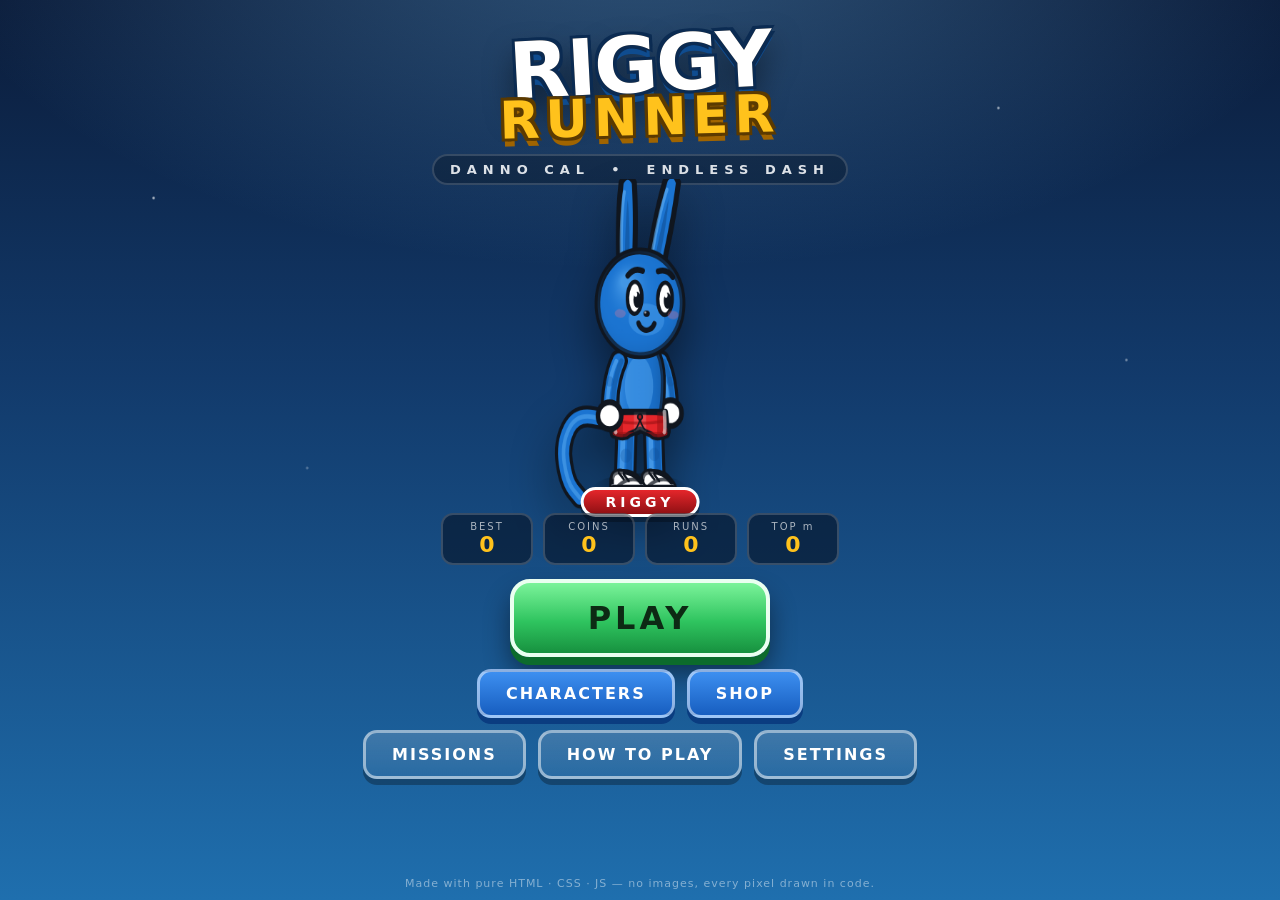
==== public/riggy/index.html @ f6b95c9d "Add files via upload" ====
<!DOCTYPE html>
<html lang="en">
<head>
<meta charset="utf-8" />
<meta name="viewport" content="width=device-width, initial-scale=1, maximum-scale=1, user-scalable=no, viewport-fit=cover" />
<title>RIGGY RUNNER — Danno Cal Endless Dash</title>
<link rel="stylesheet" href="styles.css" />
<link rel="icon" href="data:image/svg+xml,<svg xmlns='http://www.w3.org/2000/svg' viewBox='0 0 100 100'><circle cx='50' cy='55' r='34' fill='%231b74d1' stroke='%23111' stroke-width='6'/><rect x='30' y='2' width='12' height='20' rx='6' fill='%231b74d1' stroke='%23111' stroke-width='5'/><rect x='60' y='2' width='12' height='20' rx='6' fill='%231b74d1' stroke='%23111' stroke-width='5'/></svg>" />
</head>
<body>

<div id="app">

  <!-- ================= GAME CANVAS ================= -->
  <canvas id="game" width="1280" height="720"></canvas>

  <!-- ================= IN-GAME HUD ================= -->
  <div id="hud" class="layer hidden">
    <div class="hud-top">
      <div class="hud-left">
        <div class="score-block">
          <div class="score-label">SCORE</div>
          <div class="score-value" id="scoreValue">0</div>
          <div class="score-sub"><span id="distValue">0</span> m &middot; <span id="speedValue">0</span> km/h</div>
        </div>
        <div class="multi-chip hidden" id="multiChip">x<span id="multiValue">2</span></div>
      </div>

      <div class="hud-right">
        <div class="coin-block">
          <div class="coin-icon"></div>
          <div class="coin-count" id="coinCount">0</div>
        </div>
        <button class="icon-btn" id="pauseBtn" title="Pause (P / Esc)">
          <span class="pause-bars"></span>
        </button>
      </div>
    </div>

    <div class="hud-powerups" id="powerupBar"></div>

    <div class="hud-mission" id="missionToast"></div>

    <div class="combo-pop" id="comboPop"></div>

    <div class="hud-bottom">
      <div class="hoverboard-btn" id="hoverBtn" title="Hoverboard (Shift / double-tap)">
        <div class="hb-art"></div>
        <div class="hb-count" id="hbCount">3</div>
      </div>
      <div class="key-hints">
        <span><b>&larr; &rarr;</b> lane</span>
        <span><b>&uarr; / Space</b> jump</span>
        <span><b>&darr;</b> roll</span>
        <span><b>Shift</b> board</span>
      </div>
    </div>
  </div>

  <!-- ================= MAIN MENU ================= -->
  <div id="menu" class="layer">
    <div class="menu-sky"></div>
    <div class="logo-wrap">
      <h1 class="logo">
        <span class="logo-riggy">RIGGY</span>
        <span class="logo-runner">RUNNER</span>
      </h1>
      <div class="logo-tag">DANNO CAL &nbsp;&bull;&nbsp; ENDLESS DASH</div>
    </div>

    <div class="menu-mascot">
      <canvas id="menuMascot" width="420" height="380"></canvas>
      <div class="mascot-plate">RIGGY</div>
    </div>

    <div class="menu-stats">
      <div class="stat"><span class="stat-k">BEST</span><span class="stat-v" id="bestScore">0</span></div>
      <div class="stat"><span class="stat-k">COINS</span><span class="stat-v" id="walletCoins">0</span></div>
      <div class="stat"><span class="stat-k">RUNS</span><span class="stat-v" id="totalRuns">0</span></div>
      <div class="stat"><span class="stat-k">TOP m</span><span class="stat-v" id="bestDist">0</span></div>
    </div>

    <div class="menu-buttons">
      <button class="big-btn play" id="playBtn">PLAY</button>
      <div class="btn-row">
        <button class="mid-btn" id="charBtn">CHARACTERS</button>
        <button class="mid-btn" id="shopBtn">SHOP</button>
      </div>
      <div class="btn-row">
        <button class="mid-btn ghost" id="missionsBtn">MISSIONS</button>
        <button class="mid-btn ghost" id="howBtn">HOW TO PLAY</button>
        <button class="mid-btn ghost" id="settingsBtn">SETTINGS</button>
      </div>
    </div>

    <div class="menu-foot">Made with pure HTML · CSS · JS — no images, every pixel drawn in code.</div>
  </div>

  <!-- ================= CHARACTER SELECT ================= -->
  <div id="characters" class="layer sheet hidden">
    <div class="sheet-head">
      <button class="back-btn" data-close>&larr;</button>
      <h2>CHARACTERS</h2>
      <div class="sheet-coins"><div class="coin-icon small"></div><span class="wallet">0</span></div>
    </div>
    <div class="char-stage">
      <canvas id="charPreview" width="380" height="440"></canvas>
      <div class="char-info">
        <div class="char-name" id="charName">Classic Riggy</div>
        <div class="char-desc" id="charDesc">The original Danno Cal mascot. Blue, bouncy, unbothered.</div>
        <div class="char-perk" id="charPerk">Perk: none — pure skill.</div>
        <button class="big-btn small" id="charAction">SELECT</button>
      </div>
    </div>
    <div class="char-grid" id="charGrid"></div>
  </div>

  <!-- ================= SHOP ================= -->
  <div id="shop" class="layer sheet hidden">
    <div class="sheet-head">
      <button class="back-btn" data-close>&larr;</button>
      <h2>SHOP</h2>
      <div class="sheet-coins"><div class="coin-icon small"></div><span class="wallet">0</span></div>
    </div>
    <div class="shop-tabs">
      <button class="tab active" data-tab="upgrades">UPGRADES</button>
      <button class="tab" data-tab="boards">BOARDS</button>
      <button class="tab" data-tab="consumables">GEAR</button>
    </div>
    <div class="shop-grid" id="shopGrid"></div>
  </div>

  <!-- ================= MISSIONS ================= -->
  <div id="missions" class="layer sheet hidden">
    <div class="sheet-head">
      <button class="back-btn" data-close>&larr;</button>
      <h2>MISSIONS</h2>
      <div class="sheet-coins"><div class="coin-icon small"></div><span class="wallet">0</span></div>
    </div>
    <div class="mission-note">Finish all three to level up your Riggy Rank and bank a bonus.</div>
    <div class="mission-list" id="missionList"></div>
    <div class="rank-row">
      <div class="rank-badge" id="rankBadge">1</div>
      <div class="rank-meta">
        <div class="rank-title">RIGGY RANK <span id="rankNum">1</span></div>
        <div class="rank-bar"><div class="rank-fill" id="rankFill"></div></div>
        <div class="rank-sub" id="rankSub">0 / 3 missions this set</div>
      </div>
    </div>
  </div>

  <!-- ================= HOW TO PLAY ================= -->
  <div id="how" class="layer sheet hidden">
    <div class="sheet-head">
      <button class="back-btn" data-close>&larr;</button>
      <h2>HOW TO PLAY</h2>
      <div></div>
    </div>
    <div class="how-body">
      <div class="how-card">
        <h3>CONTROLS</h3>
        <ul>
          <li><b>&larr; / &rarr;</b> or <b>A / D</b> — switch lane</li>
          <li><b>&uarr; / W / Space</b> — jump (hold nothing, timing is everything)</li>
          <li><b>&darr; / S</b> — roll under signs and beams</li>
          <li><b>Shift</b> or <b>double-tap the screen</b> — deploy hoverboard</li>
          <li><b>P / Esc</b> — pause</li>
          <li><b>Swipe</b> anywhere on touch screens</li>
        </ul>
      </div>
      <div class="how-card">
        <h3>PICKUPS</h3>
        <ul>
          <li><span class="pu-dot magnet"></span><b>Coin Magnet</b> — vacuums coins from all lanes</li>
          <li><span class="pu-dot jet"></span><b>Jetpack</b> — soar above the track on a coin stream</li>
          <li><span class="pu-dot x2"></span><b>Score Multiplier</b> — stacks with your combo</li>
          <li><span class="pu-dot boots"></span><b>Super Sneakers</b> — sky-high double jumps</li>
          <li><span class="pu-dot shield"></span><b>Bubble Shield</b> — eats one crash</li>
        </ul>
      </div>
      <div class="how-card">
        <h3>TRICKS &amp; SCORING</h3>
        <ul>
          <li>Ride the roofs of trains for a <b>rooftop bonus</b> every second.</li>
          <li>Near-misses build a <b>combo</b>; the longer the chain, the fatter the multiplier.</li>
          <li>Coin runs on train roofs are worth double — go up there.</li>
          <li>Hoverboards absorb one wipe-out and give 20s of drift.</li>
          <li>Every 500&nbsp;m the world speeds up and swaps biome.</li>
          <li>Wipe out? Buy a <b>second chance</b> with coins and keep the score.</li>
        </ul>
      </div>
    </div>
  </div>

  <!-- ================= SETTINGS ================= -->
  <div id="settings" class="layer sheet hidden">
    <div class="sheet-head">
      <button class="back-btn" data-close>&larr;</button>
      <h2>SETTINGS</h2>
      <div></div>
    </div>
    <div class="settings-body">
      <label class="toggle-row"><span>Music</span><input type="checkbox" id="optMusic" checked><i></i></label>
      <label class="toggle-row"><span>Sound effects</span><input type="checkbox" id="optSfx" checked><i></i></label>
      <label class="toggle-row"><span>Screen shake</span><input type="checkbox" id="optShake" checked><i></i></label>
      <label class="toggle-row"><span>Motion blur / speed lines</span><input type="checkbox" id="optBlur" checked><i></i></label>
      <label class="toggle-row"><span>Show FPS</span><input type="checkbox" id="optFps"><i></i></label>
      <label class="toggle-row"><span>High contrast obstacles</span><input type="checkbox" id="optContrast"><i></i></label>
      <div class="danger-row">
        <button class="mid-btn ghost" id="resetBtn">RESET ALL PROGRESS</button>
      </div>
      <div class="credits">
        Riggy Runner v1.0 — a Subway-Surfers-style endless dash starring the Danno Cal mascot.<br>
        Every character, coin, train and cloud is drawn procedurally on a 2D canvas.
      </div>
    </div>
  </div>

  <!-- ================= PAUSE ================= -->
  <div id="pause" class="layer modal hidden">
    <div class="modal-card">
      <h2>PAUSED</h2>
      <div class="pause-stats">
        <div><span>Score</span><b id="pauseScore">0</b></div>
        <div><span>Coins</span><b id="pauseCoins">0</b></div>
        <div><span>Distance</span><b id="pauseDist">0 m</b></div>
      </div>
      <button class="big-btn" id="resumeBtn">RESUME</button>
      <div class="btn-row">
        <button class="mid-btn ghost" id="restartBtn">RESTART</button>
        <button class="mid-btn ghost" id="quitBtn">MAIN MENU</button>
      </div>
    </div>
  </div>

  <!-- ================= GAME OVER ================= -->
  <div id="gameover" class="layer modal hidden">
    <div class="modal-card wide">
      <div class="go-ribbon" id="goRibbon">RUN OVER</div>
      <div class="go-score" id="goScore">0</div>
      <div class="go-best" id="goBest">Best 0</div>
      <div class="go-grid">
        <div class="go-cell"><span>Coins</span><b id="goCoins">0</b></div>
        <div class="go-cell"><span>Distance</span><b id="goDist">0 m</b></div>
        <div class="go-cell"><span>Top combo</span><b id="goCombo">x1</b></div>
        <div class="go-cell"><span>Near misses</span><b id="goNear">0</b></div>
        <div class="go-cell"><span>Tricks</span><b id="goTricks">0</b></div>
        <div class="go-cell"><span>Biome</span><b id="goBiome">City</b></div>
      </div>
      <div class="go-missions" id="goMissions"></div>
      <div class="go-board" id="goBoard"></div>
      <button class="big-btn revive hidden" id="reviveBtn">SECOND CHANCE — <span id="reviveCost">500</span> <span class="coin-icon small"></span></button>
      <button class="big-btn" id="againBtn">RUN AGAIN</button>
      <div class="btn-row">
        <button class="mid-btn ghost" id="goMenuBtn">MAIN MENU</button>
        <button class="mid-btn ghost" id="goShopBtn">SHOP</button>
      </div>
    </div>
  </div>

  <!-- ================= COUNTDOWN / TOASTS ================= -->
  <div id="countdown" class="layer center hidden"><div class="count-num" id="countNum">3</div></div>
  <div id="toastHost"></div>
  <div id="fps" class="hidden">60</div>
</div>

<script src="js/utils.js"></script>
<script src="js/audio.js"></script>
<script src="js/riggy.js"></script>
<script src="js/props.js"></script>
<script src="js/world.js"></script>
<script src="js/data.js"></script>
<script src="js/ui.js"></script>
<script src="js/game.js"></script>
</body>
</html>
---- public/riggy/styles.css ----
/* ============================================================
   RIGGY RUNNER — stylesheet
   Chunky arcade UI inspired by mobile endless runners.
   ============================================================ */

:root{
  --riggy-blue:#1b74d1;
  --riggy-blue-dark:#0f4c8f;
  --riggy-blue-light:#63b3f7;
  --riggy-red:#e5262b;
  --ink:#10161f;
  --paper:#fdfdfd;
  --gold:#ffc21c;
  --gold-dark:#e08d0b;
  --green:#3ddc6b;
  --purple:#a05cf7;
  --pink:#ff5fa2;
  --shadow:0 6px 0 rgba(0,0,0,.35), 0 14px 28px rgba(0,0,0,.35);
  --font: "Trebuchet MS", "Segoe UI", Verdana, system-ui, sans-serif;
}

*{box-sizing:border-box; -webkit-tap-highlight-color:transparent;}
html,body{height:100%;}
body{
  margin:0; background:#05070d; color:#fff; font-family:var(--font);
  overflow:hidden; user-select:none; touch-action:none;
}

#app{position:fixed; inset:0; display:flex; align-items:center; justify-content:center; background:#05070d;}

canvas#game{
  position:absolute; inset:0; width:100%; height:100%;
  display:block; image-rendering:auto; background:#7fd0ff;
}

.layer{position:absolute; inset:0; z-index:5;}
.layer.hidden{display:none !important;}
.hidden{display:none !important;}
.center{display:flex; align-items:center; justify-content:center;}

/* ---------------- HUD ---------------- */
#hud{pointer-events:none; padding:18px 22px; display:flex; flex-direction:column; justify-content:space-between;}
.hud-top{display:flex; justify-content:space-between; align-items:flex-start;}
.hud-left{display:flex; align-items:center; gap:12px;}

.score-block{
  background:linear-gradient(180deg,rgba(9,18,32,.82),rgba(9,18,32,.62));
  border:3px solid rgba(255,255,255,.22); border-radius:16px;
  padding:8px 18px 10px; min-width:190px; backdrop-filter:blur(4px);
  box-shadow:0 6px 0 rgba(0,0,0,.28);
}
.score-label{font-size:11px; letter-spacing:3px; opacity:.7;}
.score-value{
  font-size:44px; font-weight:900; line-height:1;
  text-shadow:0 3px 0 #06203d, 0 0 24px rgba(99,179,247,.55);
  letter-spacing:1px;
}
.score-value.bump{animation:bump .22s ease-out;}
@keyframes bump{0%{transform:scale(1)}45%{transform:scale(1.18)}100%{transform:scale(1)}}
.score-sub{font-size:12px; opacity:.75; margin-top:2px; letter-spacing:.5px;}

.multi-chip{
  background:linear-gradient(180deg,var(--gold),var(--gold-dark));
  color:#3a2400; font-weight:900; font-size:26px; padding:6px 14px; border-radius:14px;
  border:3px solid #fff3c9; box-shadow:0 5px 0 #8d5b02, 0 0 26px rgba(255,194,28,.6);
  animation:pulse 1.1s ease-in-out infinite;
}
@keyframes pulse{0%,100%{transform:scale(1)}50%{transform:scale(1.07)}}

.hud-right{display:flex; align-items:center; gap:14px; pointer-events:auto;}
.coin-block{
  display:flex; align-items:center; gap:10px;
  background:linear-gradient(180deg,rgba(9,18,32,.82),rgba(9,18,32,.62));
  border:3px solid rgba(255,255,255,.22); border-radius:16px; padding:8px 16px;
  box-shadow:0 6px 0 rgba(0,0,0,.28);
}
.coin-count{font-size:28px; font-weight:900; text-shadow:0 3px 0 #4a3200;}
.coin-icon{
  width:30px; height:30px; border-radius:50%;
  background:radial-gradient(circle at 34% 30%, #fff5c2 0%, var(--gold) 42%, var(--gold-dark) 100%);
  border:3px solid #8d5b02; position:relative; flex:none;
  box-shadow:0 0 14px rgba(255,194,28,.6);
}
.coin-icon::after{
  content:"R"; position:absolute; inset:0; display:flex; align-items:center; justify-content:center;
  font-size:15px; font-weight:900; color:#8d5b02;
}
.coin-icon.small{width:22px; height:22px; border-width:2px;}
.coin-icon.small::after{font-size:11px;}

.icon-btn{
  width:52px; height:52px; border-radius:14px; border:3px solid rgba(255,255,255,.25);
  background:linear-gradient(180deg,rgba(9,18,32,.82),rgba(9,18,32,.6));
  cursor:pointer; display:grid; place-items:center; box-shadow:0 6px 0 rgba(0,0,0,.28);
}
.icon-btn:active{transform:translateY(3px); box-shadow:0 3px 0 rgba(0,0,0,.28);}
.pause-bars{width:16px; height:20px; border-left:6px solid #fff; border-right:6px solid #fff;}

.hud-powerups{position:absolute; left:22px; top:118px; display:flex; flex-direction:column; gap:10px;}
.pu-timer{
  display:flex; align-items:center; gap:10px; padding:6px 14px 6px 8px; border-radius:999px;
  background:rgba(6,12,22,.72); border:2px solid rgba(255,255,255,.2); min-width:172px;
  animation:slideIn .25s ease-out;
}
@keyframes slideIn{from{transform:translateX(-24px); opacity:0}to{transform:none; opacity:1}}
.pu-timer .glyph{width:30px; height:30px; border-radius:50%; display:grid; place-items:center; font-size:16px; flex:none;}
.pu-timer .bar{flex:1; height:9px; border-radius:6px; background:rgba(255,255,255,.16); overflow:hidden;}
.pu-timer .bar i{display:block; height:100%; border-radius:6px; transition:width .1s linear;}
.pu-timer .txt{font-size:11px; letter-spacing:1.4px; font-weight:700; opacity:.85; width:70px;}

.hud-mission{
  position:absolute; left:50%; top:24px; transform:translateX(-50%) translateY(-140%);
  background:linear-gradient(180deg,#2b1a52,#160c33); border:3px solid var(--purple);
  border-radius:16px; padding:10px 22px; font-weight:800; letter-spacing:1px;
  box-shadow:0 0 30px rgba(160,92,247,.55); transition:transform .4s cubic-bezier(.2,1.4,.4,1);
}
.hud-mission.show{transform:translateX(-50%) translateY(0);}

.combo-pop{
  position:absolute; left:50%; top:38%; transform:translate(-50%,-50%) scale(.6);
  font-size:52px; font-weight:900; color:var(--gold); opacity:0; pointer-events:none;
  text-shadow:0 4px 0 #7a4a00, 0 0 30px rgba(255,194,28,.8);
}
.combo-pop.show{animation:comboPop .8s ease-out;}
@keyframes comboPop{
  0%{opacity:0; transform:translate(-50%,-50%) scale(.5) rotate(-8deg);}
  25%{opacity:1; transform:translate(-50%,-50%) scale(1.15) rotate(3deg);}
  70%{opacity:1; transform:translate(-50%,-60%) scale(1) rotate(0);}
  100%{opacity:0; transform:translate(-50%,-95%) scale(.9);}
}

.hud-bottom{display:flex; justify-content:space-between; align-items:flex-end;}
.hoverboard-btn{
  pointer-events:auto; width:82px; height:82px; border-radius:22px; cursor:pointer; position:relative;
  background:linear-gradient(180deg,#1a3f7a,#0d2246); border:3px solid #63b3f7;
  box-shadow:0 6px 0 #071528, 0 0 26px rgba(99,179,247,.4); display:grid; place-items:center;
}
.hoverboard-btn:active{transform:translateY(3px);}
.hoverboard-btn.empty{filter:grayscale(1) brightness(.6); cursor:default;}
.hb-art{
  width:52px; height:16px; border-radius:10px;
  background:linear-gradient(180deg,#ff5fa2,#a01c56); border:2px solid #fff;
  box-shadow:0 8px 12px rgba(255,95,162,.5);
}
.hb-count{
  position:absolute; right:-8px; top:-8px; width:30px; height:30px; border-radius:50%;
  background:var(--riggy-red); border:3px solid #fff; display:grid; place-items:center;
  font-weight:900; font-size:14px;
}
.key-hints{display:flex; gap:16px; font-size:12px; opacity:.6; letter-spacing:1px; padding-bottom:8px;}
.key-hints b{color:var(--gold);}

/* ---------------- MENU ---------------- */
#menu{
  display:flex; flex-direction:column; align-items:center; justify-content:flex-start;
  padding:26px 20px 20px; overflow:hidden;
  background:
    radial-gradient(1200px 600px at 50% -10%, rgba(120,200,255,.35), transparent 60%),
    linear-gradient(180deg,#0b1c3a 0%, #123a6b 42%, #1f6fae 100%);
}
.menu-sky{
  position:absolute; inset:0; pointer-events:none;
  background-image:
    radial-gradient(2px 2px at 12% 22%, rgba(255,255,255,.8), transparent),
    radial-gradient(2px 2px at 78% 12%, rgba(255,255,255,.7), transparent),
    radial-gradient(3px 3px at 46% 8%, rgba(255,255,255,.55), transparent),
    radial-gradient(2px 2px at 88% 40%, rgba(255,255,255,.5), transparent),
    radial-gradient(2px 2px at 24% 52%, rgba(255,255,255,.35), transparent);
  animation:twinkle 5s ease-in-out infinite alternate;
}
@keyframes twinkle{from{opacity:.4}to{opacity:1}}

.logo-wrap{text-align:center; z-index:2; margin-top:6px;}
.logo{margin:0; line-height:.86; font-weight:900; letter-spacing:-2px;}
.logo-riggy{
  display:block; font-size:78px;
  color:#fff; text-shadow:
    0 0 0 #000, -3px -3px 0 #0b2b52, 3px -3px 0 #0b2b52, -3px 3px 0 #0b2b52, 3px 3px 0 #0b2b52,
    0 9px 0 var(--riggy-blue-dark), 0 16px 30px rgba(0,0,0,.55);
  transform:rotate(-3deg);
}
.logo-runner{
  display:block; font-size:52px; color:var(--gold); transform:rotate(-1.5deg) translateY(-4px);
  text-shadow:-3px -3px 0 #5b3a00, 3px -3px 0 #5b3a00, -3px 3px 0 #5b3a00, 3px 3px 0 #5b3a00, 0 8px 0 #a06400;
  letter-spacing:6px;
}
.logo-tag{
  margin-top:10px; font-size:13px; letter-spacing:6px; opacity:.85; font-weight:700;
  background:rgba(0,0,0,.28); display:inline-block; padding:6px 16px; border-radius:999px;
  border:2px solid rgba(255,255,255,.18);
}

.menu-mascot{position:relative; margin:-6px 0 -10px; z-index:2;}
#menuMascot{width:300px; height:340px; filter:drop-shadow(0 22px 22px rgba(0,0,0,.45));}
.mascot-plate{
  position:absolute; bottom:6px; left:50%; transform:translateX(-50%);
  background:linear-gradient(180deg,var(--riggy-red),#8f1013); padding:4px 22px; border-radius:999px;
  border:3px solid #fff; font-weight:900; letter-spacing:4px; font-size:14px; box-shadow:0 5px 0 rgba(0,0,0,.35);
}

.menu-stats{display:flex; gap:10px; z-index:2; margin-bottom:14px; flex-wrap:wrap; justify-content:center;}
.stat{
  background:rgba(4,12,26,.55); border:2px solid rgba(255,255,255,.18); border-radius:12px;
  padding:6px 16px; text-align:center; min-width:92px;
}
.stat-k{display:block; font-size:10px; letter-spacing:2px; opacity:.65;}
.stat-v{display:block; font-size:22px; font-weight:900; color:var(--gold);}

.menu-buttons{display:flex; flex-direction:column; gap:12px; align-items:center; z-index:2;}
.btn-row{display:flex; gap:12px; flex-wrap:wrap; justify-content:center;}

.big-btn{
  font-family:var(--font); font-weight:900; letter-spacing:4px; font-size:32px; color:#0d2a14;
  cursor:pointer;
  background:linear-gradient(180deg,#7bf39a 0%, #2fc45f 55%, #17913f 100%);
  padding:16px 74px; border-radius:20px; border:4px solid #eafff0;
  box-shadow:0 8px 0 #0c6b2c, 0 16px 26px rgba(0,0,0,.45);
  transition:transform .08s ease, box-shadow .08s ease;
}
.big-btn:hover{filter:brightness(1.06);}
.big-btn:active{transform:translateY(6px); box-shadow:0 2px 0 #0c6b2c, 0 8px 14px rgba(0,0,0,.4);}
.big-btn.small{font-size:20px; padding:10px 34px; letter-spacing:2px;}
.big-btn.play{animation:breathe 2.4s ease-in-out infinite;}
@keyframes breathe{0%,100%{transform:scale(1)}50%{transform:scale(1.035)}}

.mid-btn{
  font-family:var(--font); font-weight:800; letter-spacing:2px; font-size:16px; color:#fff;
  background:linear-gradient(180deg,#3d8ff0,#175ec0); padding:12px 26px; border-radius:14px;
  border:3px solid rgba(255,255,255,.5); cursor:pointer; box-shadow:0 6px 0 #0a3c80;
}
.mid-btn:active{transform:translateY(4px); box-shadow:0 2px 0 #0a3c80;}
.mid-btn.ghost{background:linear-gradient(180deg,rgba(255,255,255,.16),rgba(255,255,255,.06)); box-shadow:0 6px 0 rgba(0,0,0,.3);}
.mid-btn:disabled{filter:grayscale(.8) brightness(.7); cursor:not-allowed;}

.menu-foot{position:absolute; bottom:10px; font-size:11px; opacity:.45; letter-spacing:1px; z-index:2;}

/* ---------------- SHEETS (character/shop/missions/how/settings) ---------------- */
.sheet{
  background:linear-gradient(180deg,#0a1730 0%, #12294f 100%);
  padding:18px 22px 26px; overflow-y:auto; z-index:8;
}
.sheet-head{display:flex; align-items:center; justify-content:space-between; margin-bottom:14px;}
.sheet-head h2{margin:0; font-size:30px; letter-spacing:6px; font-weight:900; color:var(--gold);
  text-shadow:0 4px 0 #5b3a00;}
.back-btn{
  width:48px; height:48px; border-radius:14px; font-size:24px; font-weight:900; color:#fff;
  background:linear-gradient(180deg,#3d8ff0,#175ec0); border:3px solid rgba(255,255,255,.5);
  cursor:pointer; box-shadow:0 5px 0 #0a3c80;
}
.back-btn:active{transform:translateY(3px); box-shadow:0 2px 0 #0a3c80;}
.sheet-coins{display:flex; align-items:center; gap:8px; font-weight:900; font-size:20px; color:var(--gold);}

.char-stage{
  display:flex; gap:24px; align-items:center; justify-content:center; flex-wrap:wrap;
  background:radial-gradient(600px 260px at 50% 40%, rgba(99,179,247,.22), transparent 70%);
  padding:6px 0 14px;
}
#charPreview{width:250px; height:290px; filter:drop-shadow(0 18px 18px rgba(0,0,0,.5));}
.char-info{max-width:380px;}
.char-name{font-size:30px; font-weight:900; letter-spacing:1px;}
.char-desc{opacity:.8; margin:6px 0 8px; line-height:1.45; font-size:14px;}
.char-perk{color:var(--green); font-weight:700; font-size:14px; margin-bottom:14px;}

.char-grid,.shop-grid{
  display:grid; grid-template-columns:repeat(auto-fill,minmax(150px,1fr)); gap:14px; margin-top:8px;
}
.char-card,.shop-card{
  background:linear-gradient(180deg,rgba(255,255,255,.12),rgba(255,255,255,.04));
  border:3px solid rgba(255,255,255,.16); border-radius:18px; padding:12px; cursor:pointer;
  text-align:center; position:relative; transition:transform .12s ease, border-color .12s ease;
}
.char-card:hover,.shop-card:hover{transform:translateY(-4px); border-color:var(--riggy-blue-light);}
.char-card.active{border-color:var(--gold); box-shadow:0 0 22px rgba(255,194,28,.45);}
.char-card canvas{width:100%; height:120px;}
.card-name{font-weight:900; letter-spacing:1px; font-size:14px; margin-top:6px;}
.card-price{font-size:13px; color:var(--gold); font-weight:800; margin-top:4px;}
.card-lock{
  position:absolute; inset:0; border-radius:15px; background:rgba(3,8,18,.55);
  display:grid; place-items:center; font-size:34px;
}
.card-owned{font-size:12px; color:var(--green); font-weight:800; margin-top:4px;}

.shop-tabs{display:flex; gap:10px; margin-bottom:6px; flex-wrap:wrap;}
.tab{
  background:rgba(255,255,255,.08); border:2px solid rgba(255,255,255,.14); color:#fff;
  padding:8px 20px; border-radius:999px; font-weight:800; letter-spacing:2px; cursor:pointer; font-size:13px;
}
.tab.active{background:linear-gradient(180deg,var(--gold),var(--gold-dark)); color:#3a2400; border-color:#fff3c9;}
.shop-card .lvl-dots{display:flex; gap:5px; justify-content:center; margin:8px 0 4px;}
.lvl-dots i{width:12px; height:12px; border-radius:50%; background:rgba(255,255,255,.2); display:block;}
.lvl-dots i.on{background:var(--green); box-shadow:0 0 10px rgba(61,220,107,.8);}
.shop-icon{font-size:42px; line-height:1;}
.shop-desc{font-size:11px; opacity:.72; line-height:1.35; margin-top:4px; min-height:30px;}
.buy-btn{
  margin-top:8px; width:100%; padding:8px; border-radius:12px; border:2px solid rgba(255,255,255,.45);
  background:linear-gradient(180deg,#3ddc6b,#17913f); color:#062b12; font-weight:900; cursor:pointer;
  letter-spacing:1px;
}
.buy-btn:disabled{background:linear-gradient(180deg,#6b7280,#3f4652); color:#cfd4dd; cursor:not-allowed;}

.mission-note{opacity:.72; font-size:13px; margin-bottom:12px;}
.mission-list{display:flex; flex-direction:column; gap:12px;}
.mission-row{
  background:rgba(255,255,255,.07); border:2px solid rgba(255,255,255,.14); border-radius:16px; padding:12px 16px;
}
.mission-row.done{border-color:var(--green); background:rgba(61,220,107,.13);}
.mission-title{font-weight:800; letter-spacing:.5px;}
.mission-prog{height:10px; border-radius:6px; background:rgba(255,255,255,.15); margin-top:8px; overflow:hidden;}
.mission-prog i{display:block; height:100%; background:linear-gradient(90deg,#63b3f7,#3ddc6b); border-radius:6px;}
.mission-val{font-size:12px; opacity:.75; margin-top:5px;}

.rank-row{display:flex; align-items:center; gap:16px; margin-top:22px;}
.rank-badge{
  width:64px; height:64px; border-radius:50%; display:grid; place-items:center; font-size:26px; font-weight:900;
  background:radial-gradient(circle at 35% 30%, #fff4c6, var(--gold) 45%, var(--gold-dark));
  color:#5b3a00; border:4px solid #fff;
}
.rank-title{font-weight:900; letter-spacing:2px;}
.rank-bar{width:min(420px,60vw); height:12px; border-radius:8px; background:rgba(255,255,255,.15); margin:6px 0 4px; overflow:hidden;}
.rank-fill{height:100%; background:linear-gradient(90deg,var(--gold),#ff8a3d); border-radius:8px;}
.rank-sub{font-size:12px; opacity:.7;}

.how-body{display:grid; grid-template-columns:repeat(auto-fit,minmax(270px,1fr)); gap:16px;}
.how-card{background:rgba(255,255,255,.07); border:2px solid rgba(255,255,255,.14); border-radius:18px; padding:16px 20px;}
.how-card h3{margin:0 0 10px; letter-spacing:3px; color:var(--riggy-blue-light);}
.how-card ul{margin:0; padding-left:18px; line-height:1.7; font-size:14px; opacity:.9;}
.pu-dot{width:14px; height:14px; border-radius:50%; display:inline-block; margin-right:6px; vertical-align:-2px;}
.pu-dot.magnet{background:#ff4d4d;} .pu-dot.jet{background:#ff9d2e;}
.pu-dot.x2{background:var(--gold);} .pu-dot.boots{background:var(--green);}
.pu-dot.shield{background:#5ee7ff;}

.settings-body{max-width:520px;}
.toggle-row{
  display:flex; align-items:center; justify-content:space-between; padding:14px 18px; cursor:pointer;
  background:rgba(255,255,255,.07); border:2px solid rgba(255,255,255,.14); border-radius:14px; margin-bottom:10px;
  font-weight:700; letter-spacing:.5px;
}
.toggle-row input{display:none;}
.toggle-row i{width:56px; height:30px; border-radius:999px; background:rgba(0,0,0,.45); position:relative; transition:background .18s;}
.toggle-row i::after{
  content:""; position:absolute; top:3px; left:3px; width:24px; height:24px; border-radius:50%;
  background:#fff; transition:transform .18s;
}
.toggle-row input:checked + i{background:var(--green);}
.toggle-row input:checked + i::after{transform:translateX(26px);}
.danger-row{margin-top:18px;}
.credits{margin-top:20px; font-size:12px; opacity:.55; line-height:1.6;}

/* ---------------- MODALS ---------------- */
.modal{display:flex; align-items:center; justify-content:center; background:rgba(3,8,18,.72); backdrop-filter:blur(5px); z-index:9;}
.modal-card{
  background:linear-gradient(180deg,#13294d,#091731); border:4px solid rgba(255,255,255,.22);
  border-radius:26px; padding:26px 34px 30px; text-align:center; min-width:340px;
  box-shadow:0 24px 60px rgba(0,0,0,.6); animation:popIn .25s cubic-bezier(.2,1.5,.4,1);
  max-height:92vh; overflow:auto;
}
.modal-card.wide{min-width:min(560px,92vw);}
@keyframes popIn{from{transform:scale(.86); opacity:0}to{transform:scale(1); opacity:1}}
.modal-card h2{margin:0 0 16px; letter-spacing:8px; font-size:30px; color:var(--gold); text-shadow:0 4px 0 #5b3a00;}
.pause-stats{display:flex; gap:20px; justify-content:center; margin-bottom:20px;}
.pause-stats div{display:flex; flex-direction:column;}
.pause-stats span{font-size:11px; letter-spacing:2px; opacity:.6;}
.pause-stats b{font-size:24px;}

.go-ribbon{
  display:inline-block; background:linear-gradient(180deg,var(--riggy-red),#8f1013);
  border:3px solid #fff; border-radius:999px; padding:6px 30px; font-weight:900; letter-spacing:5px;
  transform:rotate(-2deg); box-shadow:0 6px 0 rgba(0,0,0,.35); margin-bottom:10px;
}
.go-ribbon.record{background:linear-gradient(180deg,var(--gold),var(--gold-dark)); color:#3a2400;}
.go-score{font-size:70px; font-weight:900; line-height:1; text-shadow:0 5px 0 #06203d;}
.go-best{opacity:.7; letter-spacing:2px; margin-bottom:16px; font-size:13px;}
.go-grid{display:grid; grid-template-columns:repeat(3,1fr); gap:10px; margin-bottom:16px;}
.go-cell{background:rgba(255,255,255,.08); border-radius:12px; padding:8px 6px; border:2px solid rgba(255,255,255,.1);}
.go-cell span{display:block; font-size:10px; letter-spacing:1.5px; opacity:.6;}
.go-cell b{font-size:19px;}
.go-missions{display:flex; flex-direction:column; gap:6px; margin-bottom:16px; font-size:12px; text-align:left;}
.go-missions .mrow{display:flex; justify-content:space-between; gap:10px; background:rgba(255,255,255,.06);
  padding:7px 12px; border-radius:10px;}
.go-missions .mrow.done{background:rgba(61,220,107,.18); color:#c9ffd9;}

/* ---------------- COUNTDOWN / TOASTS / FPS ---------------- */
#countdown{background:rgba(3,8,18,.35); z-index:9; pointer-events:none;}
.count-num{
  font-size:170px; font-weight:900; color:#fff;
  text-shadow:0 0 40px rgba(99,179,247,.9), 0 10px 0 var(--riggy-blue-dark);
  animation:countPop .8s ease-out;
}
@keyframes countPop{0%{transform:scale(2.2); opacity:0}30%{transform:scale(1); opacity:1}100%{transform:scale(.7); opacity:0}}

#toastHost{position:absolute; bottom:110px; left:50%; transform:translateX(-50%); z-index:10;
  display:flex; flex-direction:column; gap:8px; align-items:center; pointer-events:none;}
.toast{
  background:rgba(6,14,28,.9); border:2px solid rgba(255,255,255,.25); border-radius:999px;
  padding:9px 22px; font-weight:800; letter-spacing:1.5px; font-size:14px;
  animation:toastIn .3s ease-out, toastOut .4s ease-in 2s forwards;
}
.toast.good{border-color:var(--green); color:#c9ffd9;}
.toast.bad{border-color:var(--riggy-red); color:#ffd2d2;}
.toast.gold{border-color:var(--gold); color:#fff0bd;}
@keyframes toastIn{from{transform:translateY(20px); opacity:0}to{transform:none; opacity:1}}
@keyframes toastOut{to{transform:translateY(-14px); opacity:0}}

#fps{position:absolute; right:10px; bottom:8px; font-size:12px; opacity:.6; z-index:11; font-family:monospace;}

/* ---------------- RESPONSIVE ---------------- */
@media (max-width: 820px){
  .logo-riggy{font-size:54px;} .logo-runner{font-size:34px; letter-spacing:4px;}
  #menuMascot{width:220px; height:250px;}
  .big-btn{font-size:26px; padding:14px 52px;}
  .key-hints{display:none;}
  .score-value{font-size:34px;}
  .go-grid{grid-template-columns:repeat(2,1fr);}
  .char-stage{flex-direction:column;}
}
@media (max-height: 700px){
  #menuMascot{width:190px; height:215px;}
  .menu-stats{margin-bottom:8px;}
  .logo-riggy{font-size:56px;}
}

/* ---------- second chance + local leaderboard ---------- */
.big-btn.revive{
  background:linear-gradient(180deg,#57e0ff,#1a9ec9); color:#052430;
  box-shadow:0 6px 0 #0d6c8c, 0 12px 22px rgba(0,0,0,.35);
  display:inline-flex; align-items:center; justify-content:center; gap:8px; margin-bottom:10px;
}
.big-btn.revive:active{transform:translateY(4px); box-shadow:0 2px 0 #0d6c8c;}
.go-board{display:flex; flex-direction:column; gap:4px; margin-bottom:14px; font-size:12px; text-align:left;}
.board-head{letter-spacing:2px; opacity:.6; font-size:10px; margin-bottom:2px;}
.go-board .brow{
  display:grid; grid-template-columns:20px 1fr auto; align-items:center; gap:10px;
  background:rgba(255,255,255,.06); border-radius:9px; padding:5px 10px;
}
.go-board .brow span{opacity:.55;}
.go-board .brow i{font-style:normal; opacity:.7;}
.go-board .brow.mine{background:rgba(255,210,63,.18); color:#fff0bd;}
.big-btn.revive{width:100%;}
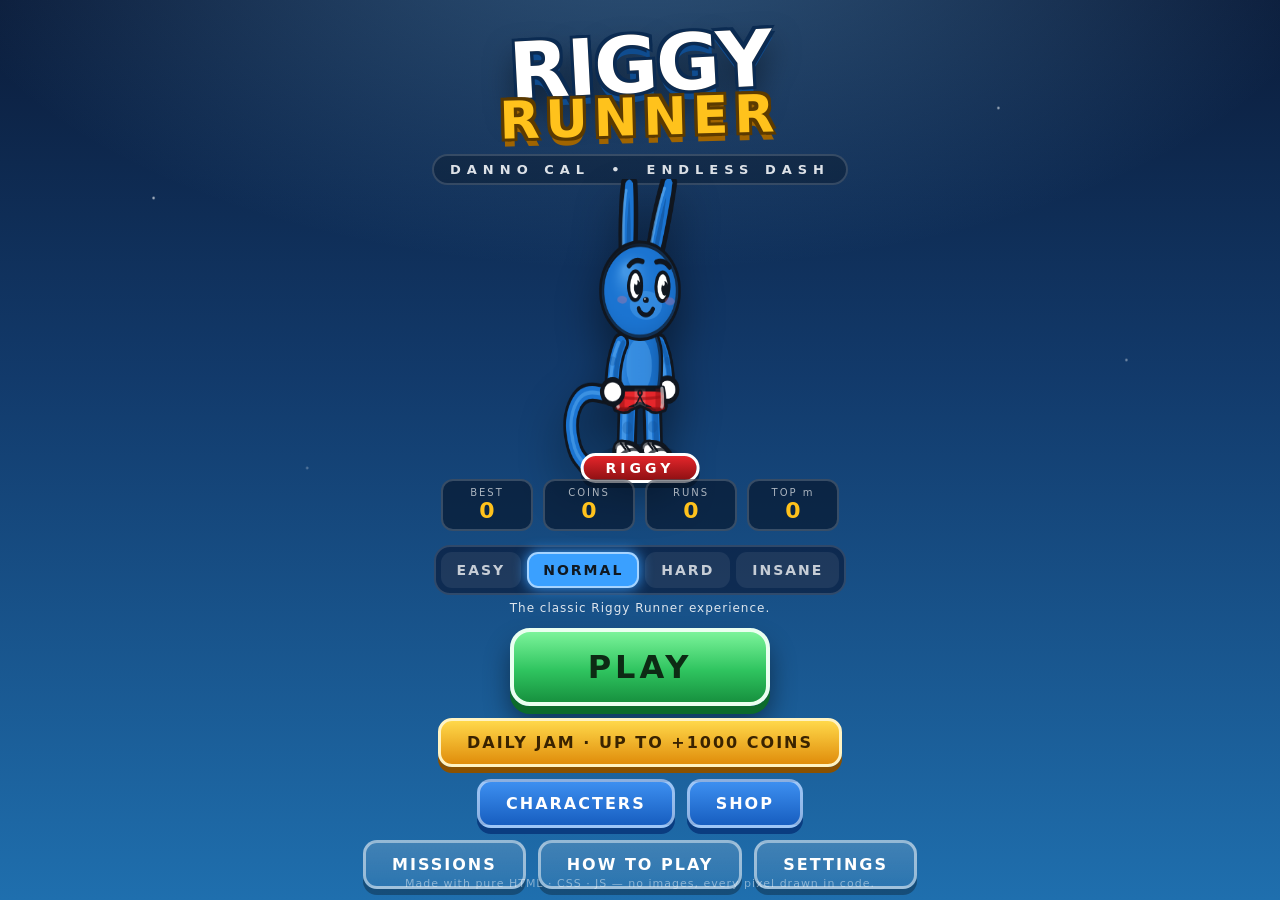
==== commit 94f4b7ca: "Add files via upload" ====
--- a/public/riggy/index.html
+++ b/public/riggy/index.html
@@ -81,7 +81,17 @@
     </div>
 
     <div class="menu-buttons">
+      <div class="mode-wrap">
+        <div class="mode-row" id="modeRow">
+          <button class="mode-btn" data-mode="easy">EASY</button>
+          <button class="mode-btn" data-mode="normal">NORMAL</button>
+          <button class="mode-btn" data-mode="hard">HARD</button>
+          <button class="mode-btn" data-mode="insane">INSANE</button>
+        </div>
+        <div class="mode-desc" id="modeDesc"></div>
+      </div>
       <button class="big-btn play" id="playBtn">PLAY</button>
+      <button class="mid-btn daily" id="rhythmBtn">DAILY JAM</button>
       <div class="btn-row">
         <button class="mid-btn" id="charBtn">CHARACTERS</button>
         <button class="mid-btn" id="shopBtn">SHOP</button>
@@ -258,6 +268,19 @@
     </div>
   </div>
 
+  <!-- ================= DAILY JAM (rhythm minigame) ================= -->
+  <div id="rhythm" class="layer hidden">
+    <canvas id="rhythmCv"></canvas>
+    <button id="rhPauseBtn" class="rh-pausebtn">II</button>
+    <div id="rhOverlay" class="rh-overlay hidden">
+      <div class="rh-card">
+        <h2 id="rhTitle">DAILY JAM</h2>
+        <div id="rhText" class="rh-text"></div>
+        <div id="rhButtons" class="rh-buttons"></div>
+      </div>
+    </div>
+  </div>
+
   <!-- ================= COUNTDOWN / TOASTS ================= -->
   <div id="countdown" class="layer center hidden"><div class="count-num" id="countNum">3</div></div>
   <div id="toastHost"></div>
@@ -270,6 +293,8 @@
 <script src="js/props.js"></script>
 <script src="js/world.js"></script>
 <script src="js/data.js"></script>
+<script src="js/rhythm_chart.js"></script>
+<script src="js/rhythm.js"></script>
 <script src="js/ui.js"></script>
 <script src="js/game.js"></script>
 </body>
--- a/public/riggy/styles.css
+++ b/public/riggy/styles.css
@@ -153,7 +153,7 @@
 /* ---------------- MENU ---------------- */
 #menu{
   display:flex; flex-direction:column; align-items:center; justify-content:flex-start;
-  padding:26px 20px 20px; overflow:hidden;
+  padding:26px 20px 20px; overflow-x:hidden; overflow-y:auto;
   background:
     radial-gradient(1200px 600px at 50% -10%, rgba(120,200,255,.35), transparent 60%),
     linear-gradient(180deg,#0b1c3a 0%, #123a6b 42%, #1f6fae 100%);
@@ -191,7 +191,7 @@
 }
 
 .menu-mascot{position:relative; margin:-6px 0 -10px; z-index:2;}
-#menuMascot{width:300px; height:340px; filter:drop-shadow(0 22px 22px rgba(0,0,0,.45));}
+#menuMascot{height:clamp(130px, 34vh, 340px); width:auto; aspect-ratio:300/340; filter:drop-shadow(0 22px 22px rgba(0,0,0,.45));}
 .mascot-plate{
   position:absolute; bottom:6px; left:50%; transform:translateX(-50%);
   background:linear-gradient(180deg,var(--riggy-red),#8f1013); padding:4px 22px; border-radius:999px;
@@ -406,7 +406,6 @@
 /* ---------------- RESPONSIVE ---------------- */
 @media (max-width: 820px){
   .logo-riggy{font-size:54px;} .logo-runner{font-size:34px; letter-spacing:4px;}
-  #menuMascot{width:220px; height:250px;}
   .big-btn{font-size:26px; padding:14px 52px;}
   .key-hints{display:none;}
   .score-value{font-size:34px;}
@@ -414,7 +413,6 @@
   .char-stage{flex-direction:column;}
 }
 @media (max-height: 700px){
-  #menuMascot{width:190px; height:215px;}
   .menu-stats{margin-bottom:8px;}
   .logo-riggy{font-size:56px;}
 }
@@ -436,3 +434,107 @@
 .go-board .brow i{font-style:normal; opacity:.7;}
 .go-board .brow.mine{background:rgba(255,210,63,.18); color:#fff0bd;}
 .big-btn.revive{width:100%;}
+
+
+/* ---------------- DAILY JAM (rhythm minigame) ---------------- */
+.mid-btn.daily{
+  background:linear-gradient(180deg,#ffd84a,#e08d0b); color:#3a2300; border-color:#fff3c2;
+  box-shadow:0 6px 0 #8a5100; letter-spacing:2px; font-weight:900;
+  animation:breathe 2.4s ease-in-out infinite;
+}
+.mid-btn.daily.done{
+  background:linear-gradient(180deg,rgba(255,255,255,.16),rgba(255,255,255,.06)); color:#fff;
+  border-color:rgba(255,255,255,.35); box-shadow:0 6px 0 rgba(0,0,0,.3); animation:none; opacity:.8;
+}
+#rhythm{z-index:8; background:#0d0a24; touch-action:none; user-select:none; -webkit-user-select:none;}
+#rhythmCv{position:absolute; inset:0; width:100%; height:100%; display:block; touch-action:none;}
+.rh-pausebtn{
+  position:absolute; top:calc(14px + env(safe-area-inset-top,0px)); right:14px; z-index:3;
+  width:44px; height:44px; border-radius:12px; border:3px solid rgba(255,255,255,.5);
+  background:rgba(0,0,0,.45); color:#fff; font-weight:900; font-size:18px; cursor:pointer;
+}
+.rh-overlay{position:absolute; inset:0; z-index:4; display:grid; place-items:center; background:rgba(5,4,20,.72); padding:16px;}
+.rh-card{
+  width:min(440px,100%); text-align:center; padding:24px 22px;
+  background:linear-gradient(180deg,#2b1a5c,#160c33); border:4px solid var(--purple); border-radius:22px;
+  box-shadow:var(--shadow);
+}
+.rh-card h2{margin:0 0 10px; font-size:28px; letter-spacing:4px; font-weight:900; color:var(--gold);}
+.rh-text{font-size:15px; line-height:1.5; opacity:.95; margin-bottom:16px;}
+.rh-keys{margin-top:12px; font-size:13px; opacity:.85;}
+.rh-keys span{display:inline-block; padding:2px 8px; margin:0 2px; border-radius:6px; background:rgba(255,255,255,.14); font-weight:800;}
+.rh-stats{display:grid; gap:6px; margin:6px 0 10px; text-align:left;}
+.rh-stats div{display:flex; justify-content:space-between; gap:12px; font-size:14px;}
+.rh-stats span{opacity:.7;}
+.rh-stats b{color:var(--gold);}
+.rh-reward{font-size:30px; font-weight:900; color:var(--gold); margin:10px 0 2px; text-shadow:0 3px 0 #8a5100;}
+.rh-note{font-size:13px; opacity:.75;}
+.rh-buttons{display:flex; gap:12px; justify-content:center; flex-wrap:wrap;}
+
+/* phones: the extra Daily Jam button needs the menu to be a little more compact */
+@media (max-width: 520px){
+  .logo-riggy{font-size:60px;} .logo-runner{font-size:40px;}
+  .menu-stats{gap:6px; margin-bottom:8px;}
+  .menu-buttons{gap:8px;}
+  .big-btn{padding:12px 56px; font-size:28px;}
+  .mid-btn{padding:10px 18px; font-size:14px;}
+  .menu-foot{display:none;}
+}
+
+/* rhythm: rating legend + key rebinding */
+.rh-rate{margin-top:10px; font-size:14px; letter-spacing:1px;}
+.rh-rate b{margin:0 4px; text-shadow:0 2px 0 rgba(0,0,0,.6);}
+.rh-bind-hint{font-size:12px; opacity:.75; margin-bottom:10px;}
+.rh-bind{display:grid; gap:8px; justify-content:center;}
+.rh-bind-row{display:flex; align-items:center; gap:8px; justify-content:center;}
+.rh-bind-lane{width:64px; text-align:right; font-weight:900; letter-spacing:1px; font-size:13px;}
+.rh-keybtn{min-width:76px; padding:8px 10px; border-radius:10px; border:2px solid rgba(255,255,255,.35); background:rgba(255,255,255,.1); color:#fff; font-weight:900; font-size:14px; cursor:pointer;}
+.rh-keybtn:hover{background:rgba(255,255,255,.2);}
+.rh-keybtn.listening{border-color:var(--gold); color:var(--gold); background:rgba(255,194,28,.15); animation:rhblink .8s infinite;}
+.rh-bind-warn{font-size:11px; opacity:.7; color:#ffb35c;}
+@keyframes rhblink{50%{opacity:.55;}}
+
+/* rhythm: difficulty picker */
+.rh-warn{display:inline-block; margin-top:6px; font-size:12px; color:#ffb35c;}
+.rh-diffs{display:flex; gap:8px; justify-content:center; margin-top:12px; flex-wrap:wrap;}
+.rh-diff{display:flex; flex-direction:column; align-items:center; gap:2px; min-width:74px; padding:8px 10px; border-radius:12px; cursor:pointer;
+  border:2px solid rgba(255,255,255,.25); background:rgba(255,255,255,.08); color:#fff;}
+.rh-diff b{font-size:13px; letter-spacing:1px; color:var(--dc);}
+.rh-diff span{font-size:12px; font-weight:800; color:var(--gold);}
+.rh-diff.sel{border-color:var(--dc); background:rgba(255,255,255,.18); box-shadow:0 0 12px var(--dc);}
+
+/* rhythm: settings screen (scroll direction + arrow style) */
+.rh-set-h{margin:10px 0 6px; font-size:12px; font-weight:900; letter-spacing:2px; color:var(--gold);}
+.rh-seg{display:flex; gap:8px; justify-content:center;}
+.rh-opt{padding:8px 14px; border-radius:10px; border:2px solid rgba(255,255,255,.3); background:rgba(255,255,255,.08); color:#fff; font-weight:900; font-size:13px; cursor:pointer;}
+.rh-opt.sel,.rh-style.sel{border-color:var(--gold); background:rgba(255,194,28,.18); box-shadow:0 0 10px rgba(255,194,28,.5);}
+.rh-styles{display:grid; grid-template-columns:repeat(auto-fit,minmax(112px,1fr)); gap:8px; max-height:34vh; overflow-y:auto; padding:2px;}
+.rh-style{display:flex; flex-direction:column; align-items:center; gap:2px; padding:6px; border-radius:12px; border:2px solid rgba(255,255,255,.25); background:rgba(255,255,255,.08); color:#fff; cursor:pointer; font-weight:800; font-size:12px;}
+.rh-style canvas{width:112px; height:60px; border-radius:8px; background:rgba(0,0,0,.35);}
+
+/* ---------- difficulty modes ---------- */
+.mode-wrap{display:flex; flex-direction:column; align-items:center; gap:6px; z-index:2;}
+.mode-row{display:flex; gap:6px; padding:5px; border-radius:16px; background:rgba(8,16,40,.55); border:2px solid rgba(255,255,255,.14);}
+.mode-btn{
+  --mc:#3aa0ff;
+  font:inherit; font-weight:900; font-size:14px; letter-spacing:2px; color:rgba(255,255,255,.75);
+  padding:8px 14px; border-radius:11px; border:2px solid transparent; cursor:pointer;
+  background:rgba(255,255,255,.07); transition:transform .12s, background .12s, color .12s, box-shadow .12s;
+}
+.mode-btn:hover{background:rgba(255,255,255,.16); color:#fff;}
+.mode-btn:active{transform:translateY(2px);}
+.mode-btn.active{color:#101820; background:var(--mc); border-color:rgba(255,255,255,.55); box-shadow:0 0 14px var(--mc);}
+.mode-btn[data-mode="insane"].active{animation:insanePulse 1s ease-in-out infinite;}
+@keyframes insanePulse{0%,100%{box-shadow:0 0 10px var(--mc);} 50%{box-shadow:0 0 22px var(--mc), 0 0 40px rgba(255,46,77,.5);}}
+.mode-desc{font-size:12px; letter-spacing:1px; opacity:.85; min-height:15px; text-align:center; max-width:460px;}
+@media (max-height:600px){ .mode-btn{padding:6px 10px; font-size:12px;} .mode-desc{display:none;} }
+
+@media (max-height: 860px){
+  #menu{padding-top:14px;}
+  .logo-riggy{font-size:60px;} .logo-runner{font-size:38px;}
+  .logo-tag{margin-top:6px; padding:4px 14px; font-size:12px;}
+  .menu-stats{margin-bottom:8px;} .stat{padding:6px 14px;}
+  .menu-buttons{gap:9px;}
+  .big-btn.play{font-size:28px; padding:12px 54px;}
+}
+@media (max-height: 760px){ .mode-desc{display:none;} .menu-foot{display:none;} }
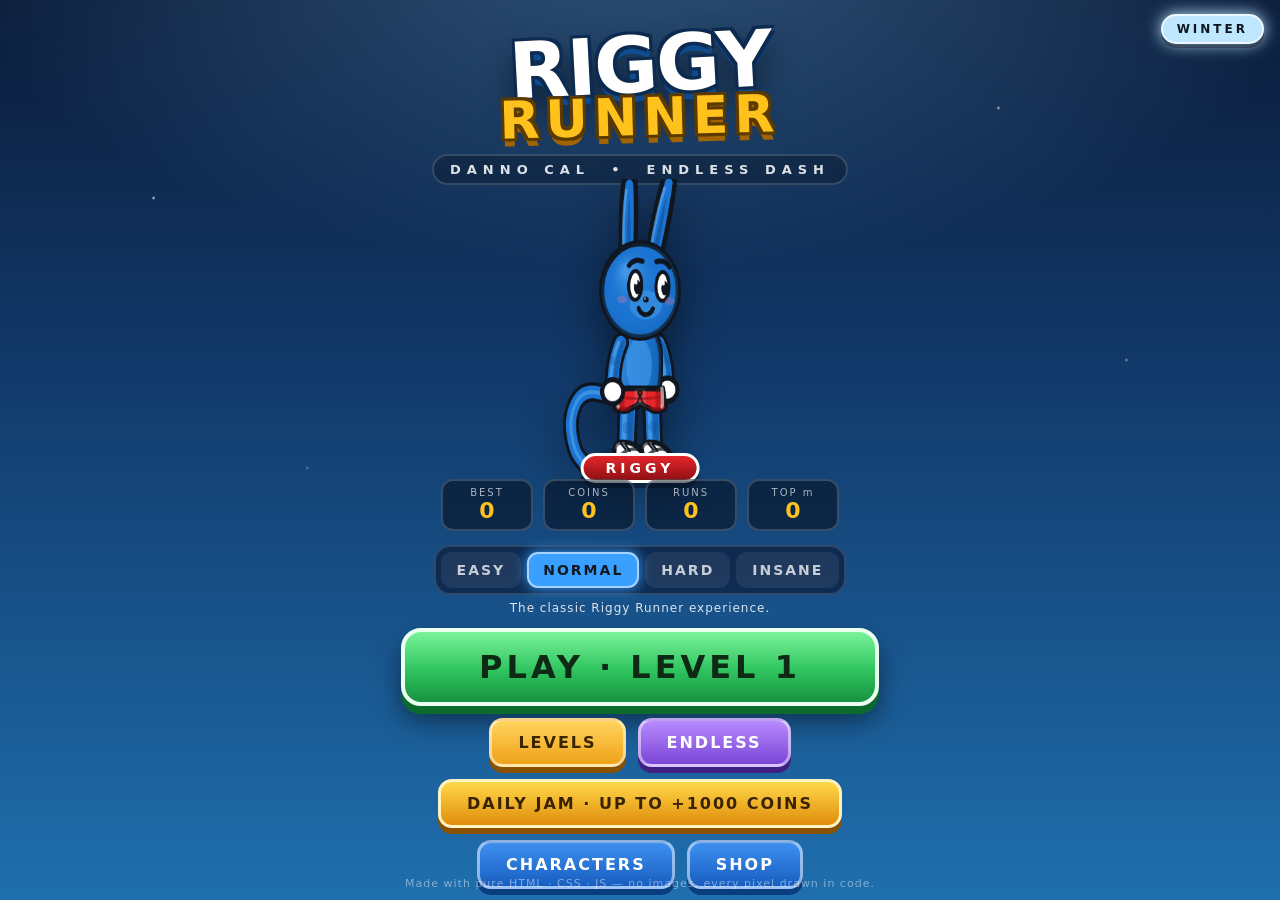
==== commit 9aa78359: "Add files via upload" ====
--- a/public/riggy/index.html
+++ b/public/riggy/index.html
@@ -37,6 +37,11 @@
       </div>
     </div>
 
+    <div class="hud-level hidden" id="levelHud">
+      <div class="hl-top"><span class="hl-name" id="hlName">LEVEL 1</span><span class="hl-season" id="hlSeason">AUTUMN</span></div>
+      <div class="hl-bar"><i id="hlFill"></i><b class="hl-flag">&#127937;</b></div>
+    </div>
+
     <div class="hud-powerups" id="powerupBar"></div>
 
     <div class="hud-mission" id="missionToast"></div>
@@ -60,6 +65,7 @@
   <!-- ================= MAIN MENU ================= -->
   <div id="menu" class="layer">
     <div class="menu-sky"></div>
+    <div class="season-chip" id="seasonChip">AUTUMN</div>
     <div class="logo-wrap">
       <h1 class="logo">
         <span class="logo-riggy">RIGGY</span>
@@ -91,6 +97,10 @@
         <div class="mode-desc" id="modeDesc"></div>
       </div>
       <button class="big-btn play" id="playBtn">PLAY</button>
+      <div class="btn-row">
+        <button class="mid-btn lv" id="levelsBtn">LEVELS</button>
+        <button class="mid-btn lv endless" id="endlessBtn">ENDLESS</button>
+      </div>
       <button class="mid-btn daily" id="rhythmBtn">DAILY JAM</button>
       <div class="btn-row">
         <button class="mid-btn" id="charBtn">CHARACTERS</button>
@@ -155,6 +165,47 @@
         <div class="rank-title">RIGGY RANK <span id="rankNum">1</span></div>
         <div class="rank-bar"><div class="rank-fill" id="rankFill"></div></div>
         <div class="rank-sub" id="rankSub">0 / 3 missions this set</div>
+      </div>
+    </div>
+  </div>
+
+  <!-- ================= LEVEL SELECT ================= -->
+  <div id="levels" class="layer sheet hidden">
+    <div class="sheet-head">
+      <button class="back-btn" data-close>&larr;</button>
+      <h2>LEVELS</h2>
+      <div class="sheet-coins"><div class="coin-icon small"></div><span class="wallet">0</span></div>
+    </div>
+    <div class="lv-top">
+      <div class="mode-row" id="lvModeRow">
+        <button class="mode-btn" data-mode="easy">EASY</button>
+        <button class="mode-btn" data-mode="normal">NORMAL</button>
+        <button class="mode-btn" data-mode="hard">HARD</button>
+        <button class="mode-btn" data-mode="insane">INSANE</button>
+      </div>
+      <div class="lv-sum" id="lvSummary"></div>
+    </div>
+    <div class="level-grid" id="levelGrid"></div>
+  </div>
+
+  <!-- ================= LEVEL COMPLETE ================= -->
+  <div id="levelcomplete" class="layer modal hidden">
+    <div class="modal-card wide">
+      <div class="go-ribbon record" id="lcRibbon">LEVEL COMPLETE</div>
+      <div class="lc-stars" id="lcStars"></div>
+      <div class="lc-sub" id="lcSub"></div>
+      <div class="go-grid">
+        <div class="go-cell"><span>Coins</span><b id="lcCoins">0</b></div>
+        <div class="go-cell"><span>Score</span><b id="lcScore">0</b></div>
+        <div class="go-cell"><span>Map</span><b id="lcMap">City</b></div>
+      </div>
+      <div class="lc-goals" id="lcGoals"></div>
+      <div class="lc-bonus" id="lcBonus"></div>
+      <button class="big-btn" id="lcNextBtn">NEXT LEVEL</button>
+      <div class="btn-row">
+        <button class="mid-btn ghost" id="lcReplayBtn">REPLAY</button>
+        <button class="mid-btn ghost" id="lcLevelsBtn">LEVELS</button>
+        <button class="mid-btn ghost" id="lcMenuBtn">MAIN MENU</button>
       </div>
     </div>
   </div>
@@ -195,7 +246,10 @@
           <li>Near-misses build a <b>combo</b>; the longer the chain, the fatter the multiplier.</li>
           <li>Coin runs on train roofs are worth double — go up there.</li>
           <li>Hoverboards absorb one wipe-out and give 20s of drift.</li>
-          <li>Every 500&nbsp;m the world speeds up and swaps biome.</li>
+          <li><b>Levels:</b> 50 per difficulty, each on a new map. Reach the finish line to unlock the next one.</li>
+          <li>&#9733; finish &middot; &#9733;&#9733; grab enough coins &middot; &#9733;&#9733;&#9733; finish without a single hit.</li>
+          <li>The <b>season</b> changes every 3 months and re-dresses every map.</li>
+          <li>In Endless the world speeds up and swaps map every 620&nbsp;m.</li>
           <li>Wipe out? Buy a <b>second chance</b> with coins and keep the score.</li>
         </ul>
       </div>
@@ -216,6 +270,7 @@
       <label class="toggle-row"><span>Motion blur / speed lines</span><input type="checkbox" id="optBlur" checked><i></i></label>
       <label class="toggle-row"><span>Show FPS</span><input type="checkbox" id="optFps"><i></i></label>
       <label class="toggle-row"><span>High contrast obstacles</span><input type="checkbox" id="optContrast"><i></i></label>
+      <div class="toggle-row season-row"><span>Season</span><button class="mid-btn ghost season-btn" id="optSeason">AUTO</button></div>
       <div class="danger-row">
         <button class="mid-btn ghost" id="resetBtn">RESET ALL PROGRESS</button>
       </div>
--- a/public/riggy/styles.css
+++ b/public/riggy/styles.css
@@ -538,3 +538,77 @@
   .big-btn.play{font-size:28px; padding:12px 54px;}
 }
 @media (max-height: 760px){ .mode-desc{display:none;} .menu-foot{display:none;} }
+
+/* ============================================================
+   LEVELS + SEASONS
+   ============================================================ */
+.season-chip{
+  position:absolute; top:14px; right:16px; z-index:3; padding:6px 14px; border-radius:999px;
+  font-weight:900; font-size:12px; letter-spacing:3px; color:#10161f; background:var(--sc,#ff8f3a);
+  border:2px solid rgba(255,255,255,.7); box-shadow:0 4px 0 rgba(0,0,0,.3), 0 0 16px var(--sc,#ff8f3a);
+}
+.mid-btn.lv{background:linear-gradient(180deg,#ffd45c,#f0a21a); color:#3a2400; box-shadow:0 6px 0 #8a5100;}
+.mid-btn.lv:active{box-shadow:0 2px 0 #8a5100;}
+.mid-btn.lv.endless{background:linear-gradient(180deg,#b88bff,#7a45d6); color:#fff; box-shadow:0 6px 0 #3f1f82;}
+.mid-btn.lv.endless:active{box-shadow:0 2px 0 #3f1f82;}
+
+/* in-run level bar */
+.hud-level{position:absolute; top:16px; left:50%; transform:translateX(-50%); width:min(400px,36vw); text-align:center; pointer-events:none;}
+.hl-name{white-space:nowrap; overflow:hidden; text-overflow:ellipsis; min-width:0;}
+.hl-season{white-space:nowrap;}
+.hl-top{display:flex; justify-content:space-between; align-items:baseline; gap:10px; font-weight:900; font-size:13px; letter-spacing:2px; text-shadow:0 2px 0 rgba(0,0,0,.6);}
+.hl-season{font-size:11px; letter-spacing:2px; color:var(--sc,#ffd23f);}
+.hl-bar{position:relative; margin-top:4px; height:14px; border-radius:999px; background:rgba(8,16,32,.7); border:2px solid rgba(255,255,255,.35); overflow:visible;}
+.hl-bar i{display:block; height:100%; width:0; border-radius:999px; background:linear-gradient(90deg,#7bf39a,#ffd23f);}
+.hl-flag{position:absolute; right:-8px; top:-9px; font-size:18px;}
+@media (max-width:760px){ .hud-level{top:78px; width:min(300px,70vw);} }
+
+/* level select */
+.lv-top{display:flex; flex-direction:column; align-items:center; gap:8px; margin-bottom:10px;}
+.lv-sum{font-size:13px; letter-spacing:1px; opacity:.9;}
+.lv-sum b{color:var(--gold);}
+.level-grid{
+  display:grid; grid-template-columns:repeat(auto-fill,minmax(104px,1fr)); gap:10px;
+  padding:4px 4px 24px;
+}
+.lv-tile{
+  position:relative; padding:10px 6px 8px; border-radius:14px; text-align:center; cursor:pointer; color:#fff; font-family:var(--font);
+  border:3px solid rgba(255,255,255,.22); background:linear-gradient(180deg,var(--lc1,#3b6aa0),var(--lc2,#1b2f4f));
+  box-shadow:0 5px 0 rgba(0,0,0,.35); transition:transform .12s, border-color .12s;
+}
+.lv-tile:hover{transform:translateY(-3px); border-color:#fff;}
+.lv-tile.current{border-color:var(--gold); box-shadow:0 0 18px rgba(255,194,28,.6), 0 5px 0 rgba(0,0,0,.35);}
+.lv-tile.locked{filter:grayscale(.85) brightness(.6); cursor:not-allowed;}
+.lv-tile.locked:hover{transform:none; border-color:rgba(255,255,255,.22);}
+.lv-num{font-size:26px; font-weight:900; line-height:1; text-shadow:0 3px 0 rgba(0,0,0,.55), 0 0 6px rgba(0,0,0,.6);}
+.lv-map{font-size:9px; letter-spacing:1px; font-weight:800; margin:3px 0 4px; min-height:22px; text-transform:uppercase; text-shadow:0 1px 3px rgba(0,0,0,.9), 0 0 2px rgba(0,0,0,.9);}
+.lv-stars{font-size:15px; letter-spacing:1px; color:#ffd23f; text-shadow:0 2px 0 rgba(0,0,0,.5);}
+.lv-stars .off{color:rgba(255,255,255,.28);}
+.lv-lock{position:absolute; top:4px; right:6px; font-size:13px; line-height:1;}
+
+/* level complete */
+.lc-stars{font-size:62px; letter-spacing:6px; color:#ffd23f; text-shadow:0 5px 0 #8a5100, 0 0 24px rgba(255,210,63,.6); line-height:1.1; margin:4px 0;}
+.lc-stars .off{color:rgba(255,255,255,.2); text-shadow:none;}
+.lc-sub{font-size:13px; letter-spacing:1px; opacity:.85; margin-bottom:12px;}
+.lc-goals{display:grid; gap:4px; margin-bottom:10px; font-size:13px; text-align:left;}
+.lc-goals div{display:flex; justify-content:space-between; gap:12px; padding:6px 12px; border-radius:10px; background:rgba(255,255,255,.07);}
+.lc-goals .ok{color:#7bf39a;}
+.lc-goals .no{opacity:.6;}
+.lc-bonus{font-size:20px; font-weight:900; color:var(--gold); margin-bottom:12px; text-shadow:0 3px 0 #8a5100;}
+.go-lvl{font-size:13px; letter-spacing:1px; opacity:.85; margin-bottom:8px;}
+.season-btn{min-width:110px; padding:8px 16px !important; font-size:14px !important;}
+
+/* the menu gained a LEVELS / ENDLESS row, so shrink the mascot a bit on shorter screens */
+#menu{overflow-y:auto;}
+@media (max-height: 860px){
+  #menuMascot{height:clamp(96px, 23vh, 340px);}
+  .mid-btn{padding:10px 24px;}
+}
+@media (max-height: 640px){
+  #menuMascot{height:clamp(70px, 17vh, 340px);}
+  .menu-buttons{gap:6px;}
+}
+@media (max-width: 520px){
+  #menuMascot{height:clamp(84px, 15vh, 340px);}
+  .season-chip{top:8px; right:8px; font-size:10px; padding:4px 10px;}
+}
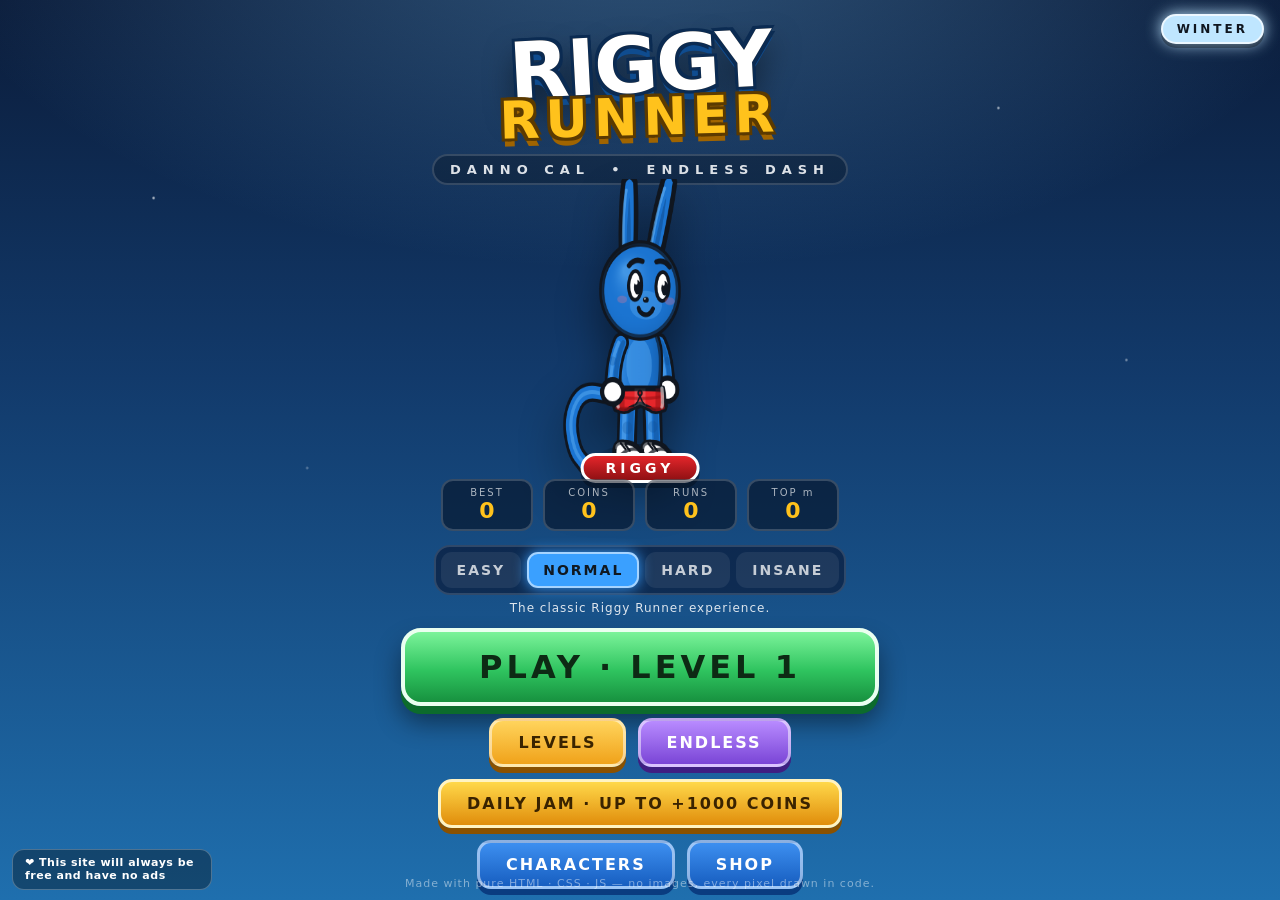
==== commit 0e23dbd8: "Add files via upload" ====
--- a/public/riggy/index.html
+++ b/public/riggy/index.html
@@ -112,6 +112,8 @@
         <button class="mid-btn ghost" id="settingsBtn">SETTINGS</button>
       </div>
     </div>
+
+    <div class="free-badge">&#10084; This site will always be free and have no ads</div>
 
     <div class="menu-foot">Made with pure HTML · CSS · JS — no images, every pixel drawn in code.</div>
   </div>
--- a/public/riggy/styles.css
+++ b/public/riggy/styles.css
@@ -612,3 +612,13 @@
   #menuMascot{height:clamp(84px, 15vh, 340px);}
   .season-chip{top:8px; right:8px; font-size:10px; padding:4px 10px;}
 }
+
+/* ---- "always free, no ads" corner badge on the main menu ---- */
+.free-badge{
+  position:absolute; left:12px; bottom:10px; z-index:3;
+  max-width:200px; padding:6px 12px; border-radius:12px;
+  font-size:11px; font-weight:800; letter-spacing:.5px; line-height:1.25; text-align:left;
+  color:#fff; background:rgba(0,0,0,.35); border:1px solid rgba(255,255,255,.25);
+  pointer-events:none;
+}
+@media (max-width:480px){ .free-badge{left:8px; bottom:8px; max-width:150px; font-size:10px; padding:5px 9px;} }
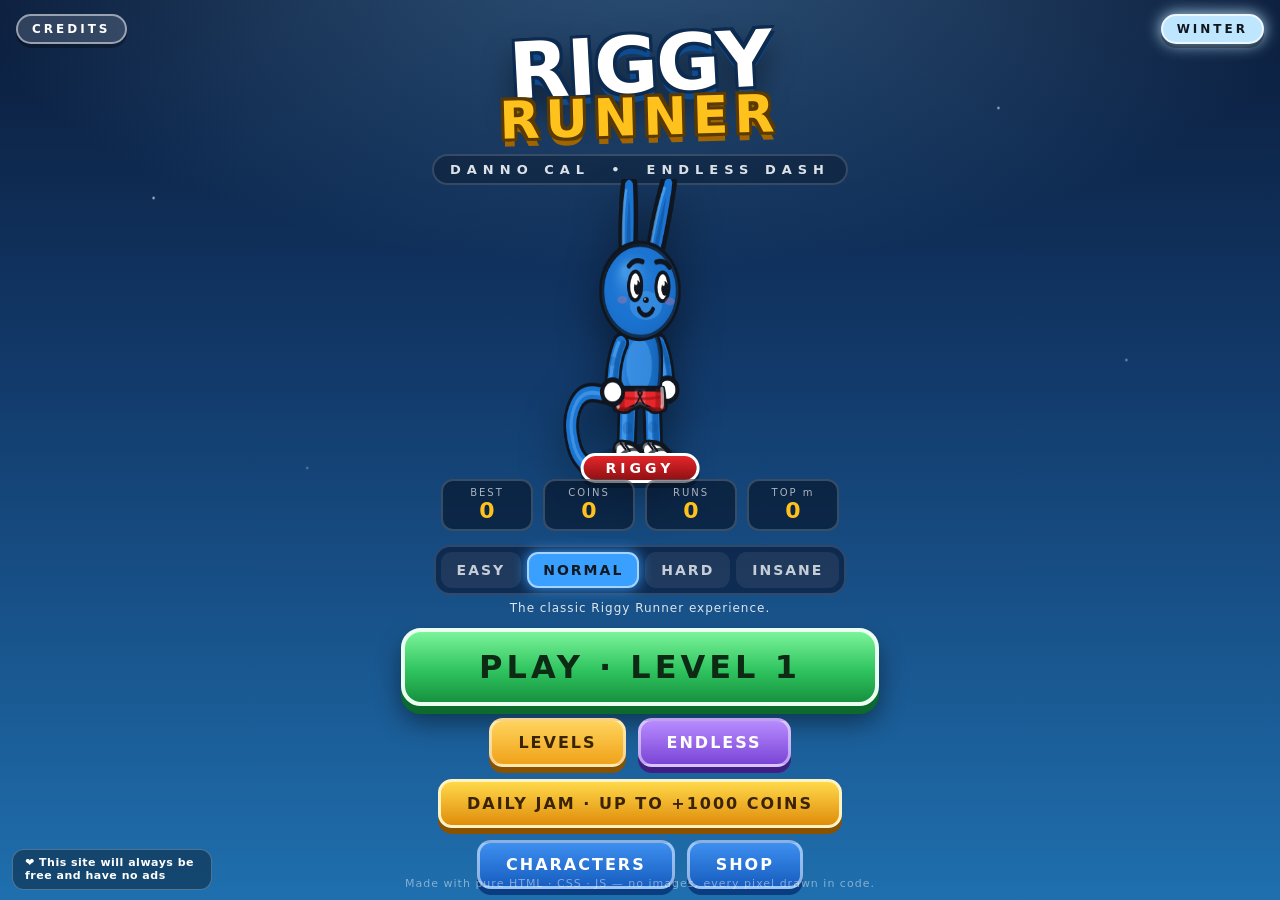
==== commit 71cefffa: "Add files via upload" ====
--- a/public/riggy/index.html
+++ b/public/riggy/index.html
@@ -65,6 +65,7 @@
   <!-- ================= MAIN MENU ================= -->
   <div id="menu" class="layer">
     <div class="menu-sky"></div>
+    <button class="credits-btn" id="creditsBtn">CREDITS</button>
     <div class="season-chip" id="seasonChip">AUTUMN</div>
     <div class="logo-wrap">
       <h1 class="logo">
@@ -213,6 +214,21 @@
   </div>
 
   <!-- ================= HOW TO PLAY ================= -->
+  <!-- ================= CREDITS ================= -->
+  <div id="credits" class="layer sheet hidden">
+    <div class="sheet-head">
+      <button class="back-btn" data-close>&larr;</button>
+      <h2>CREDITS</h2>
+      <div></div>
+    </div>
+    <div class="credits-body">
+      <div class="how-card credits-card">
+        <p>RIGGY RUNNER BY <a href="https://www.youtube.com/@RICHARDGD8" target="_blank" rel="noopener noreferrer">YOUTUBE.COM/@RICHARDGD8</a> ON YT</p>
+        <p>AND ALL CREDITS GO TO <a href="https://www.youtube.com/@DANNODRAWS" target="_blank" rel="noopener noreferrer">YOUTUBE.COM/@DANNODRAWS</a></p>
+      </div>
+    </div>
+  </div>
+
   <div id="how" class="layer sheet hidden">
     <div class="sheet-head">
       <button class="back-btn" data-close>&larr;</button>
--- a/public/riggy/styles.css
+++ b/public/riggy/styles.css
@@ -622,3 +622,16 @@
   pointer-events:none;
 }
 @media (max-width:480px){ .free-badge{left:8px; bottom:8px; max-width:150px; font-size:10px; padding:5px 9px;} }
+
+/* ---- credits button + sheet ---- */
+.credits-btn{
+  position:absolute; top:14px; left:16px; z-index:3; padding:6px 14px; border-radius:999px;
+  font:inherit; font-weight:900; font-size:12px; letter-spacing:3px; color:#fff; cursor:pointer;
+  background:rgba(255,255,255,.14); border:2px solid rgba(255,255,255,.5); box-shadow:0 4px 0 rgba(0,0,0,.3);
+}
+.credits-btn:active{transform:translateY(2px); box-shadow:0 2px 0 rgba(0,0,0,.3);}
+.credits-body{display:flex; justify-content:center; padding-top:20px;}
+.credits-card{max-width:560px; text-align:center; font-weight:800; letter-spacing:1px; line-height:1.6; font-size:16px; padding:24px 28px;}
+.credits-card p{margin:0 0 16px;} .credits-card p:last-child{margin:0;}
+.credits-card a{color:var(--gold,#ffd45c); word-break:break-all;}
+@media (max-width:480px){ .credits-btn{top:8px; left:8px; font-size:10px; padding:4px 10px;} .credits-card{font-size:14px;} }
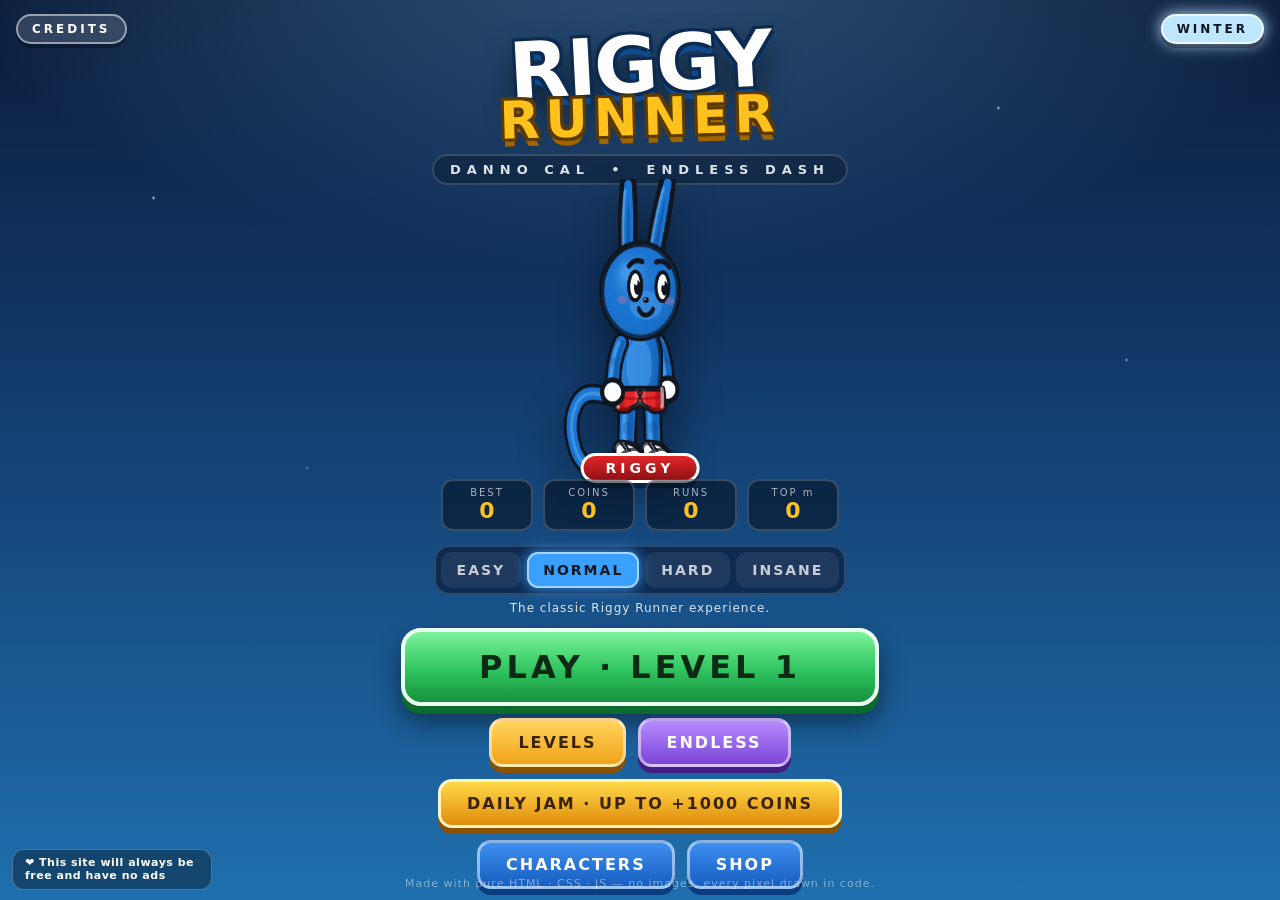
==== commit f6f694e7: "Add files via upload" ====
--- a/public/riggy/index.html
+++ b/public/riggy/index.html
@@ -225,6 +225,7 @@
       <div class="how-card credits-card">
         <p>RIGGY RUNNER BY <a href="https://www.youtube.com/@RICHARDGD8" target="_blank" rel="noopener noreferrer">YOUTUBE.COM/@RICHARDGD8</a> ON YT</p>
         <p>AND ALL CREDITS GO TO <a href="https://www.youtube.com/@DANNODRAWS" target="_blank" rel="noopener noreferrer">YOUTUBE.COM/@DANNODRAWS</a></p>
+        <p>THIS GAME IS OPEN SOURCE<br><a href="https://github.com/Tiger10931/riggy-runner" target="_blank" rel="noopener noreferrer">GITHUB.COM/TIGER10931/RIGGY-RUNNER</a></p>
       </div>
     </div>
   </div>
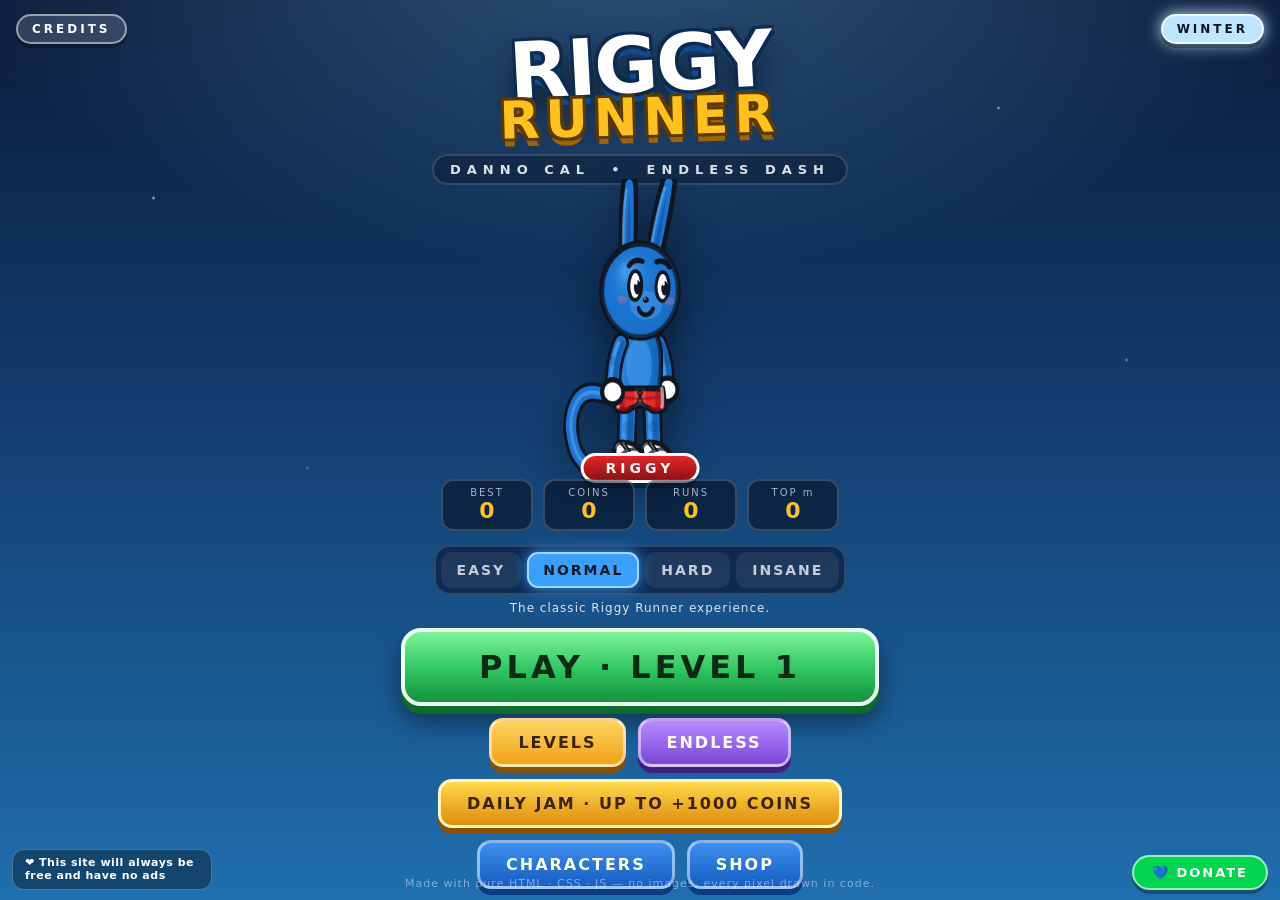
==== commit 0ca85d9f: "Add files via upload" ====
--- a/public/riggy/index.html
+++ b/public/riggy/index.html
@@ -115,6 +115,8 @@
     </div>
 
     <div class="free-badge">&#10084; This site will always be free and have no ads</div>
+
+    <a class="donate-btn" id="donateBtn" href="https://cash.app/$richard2gd" target="_blank" rel="noopener noreferrer">&#128153; DONATE</a>
 
     <div class="menu-foot">Made with pure HTML · CSS · JS — no images, every pixel drawn in code.</div>
   </div>
--- a/public/riggy/styles.css
+++ b/public/riggy/styles.css
@@ -635,3 +635,18 @@
 .credits-card p{margin:0 0 16px;} .credits-card p:last-child{margin:0;}
 .credits-card a{color:var(--gold,#ffd45c); word-break:break-all;}
 @media (max-width:480px){ .credits-btn{top:8px; left:8px; font-size:10px; padding:4px 10px;} .credits-card{font-size:14px;} }
+
+/* secret HACKER level */
+body.hacker #hud, body.hacker #hud *, body.hacker #toastHost, body.hacker #toastHost * {
+  font-family: 'Courier New', monospace !important; color: #00ff41 !important; text-shadow: 0 0 6px #00ff41;
+}
+
+/* ---- donate button (bottom-right of main menu) ---- */
+.donate-btn{
+  position:absolute; right:12px; bottom:10px; z-index:3; padding:8px 18px; border-radius:999px;
+  font-weight:900; font-size:13px; letter-spacing:2px; color:#fff; text-decoration:none; cursor:pointer;
+  background:#00d64f; border:2px solid rgba(255,255,255,.6); box-shadow:0 4px 0 rgba(0,0,0,.3);
+}
+.donate-btn:hover{filter:brightness(1.08);}
+.donate-btn:active{transform:translateY(2px); box-shadow:0 2px 0 rgba(0,0,0,.3);}
+@media (max-width:480px){ .donate-btn{right:8px; bottom:8px; font-size:11px; padding:6px 12px;} }
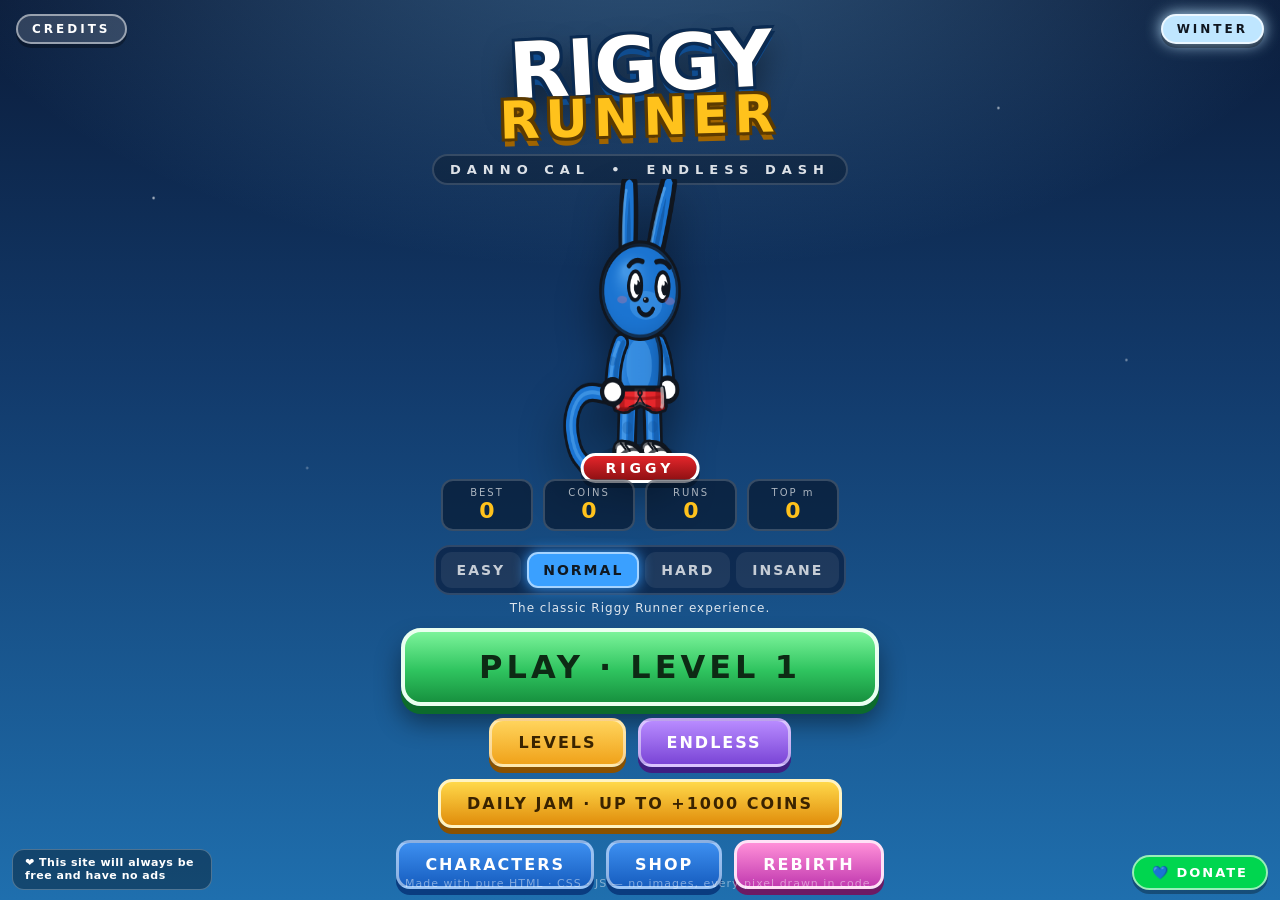
==== commit 00ddf3a0: "Add files via upload" ====
--- a/public/riggy/index.html
+++ b/public/riggy/index.html
@@ -5,6 +5,7 @@
 <meta name="viewport" content="width=device-width, initial-scale=1, maximum-scale=1, user-scalable=no, viewport-fit=cover" />
 <title>RIGGY RUNNER — Danno Cal Endless Dash</title>
 <link rel="stylesheet" href="styles.css" />
+<link rel="stylesheet" href="admin.css" />
 <link rel="icon" href="data:image/svg+xml,<svg xmlns='http://www.w3.org/2000/svg' viewBox='0 0 100 100'><circle cx='50' cy='55' r='34' fill='%231b74d1' stroke='%23111' stroke-width='6'/><rect x='30' y='2' width='12' height='20' rx='6' fill='%231b74d1' stroke='%23111' stroke-width='5'/><rect x='60' y='2' width='12' height='20' rx='6' fill='%231b74d1' stroke='%23111' stroke-width='5'/></svg>" />
 </head>
 <body>
@@ -106,6 +107,7 @@
       <div class="btn-row">
         <button class="mid-btn" id="charBtn">CHARACTERS</button>
         <button class="mid-btn" id="shopBtn">SHOP</button>
+        <button class="mid-btn rebirth" id="rebirthBtn">REBIRTH</button>
       </div>
       <div class="btn-row">
         <button class="mid-btn ghost" id="missionsBtn">MISSIONS</button>
@@ -134,6 +136,7 @@
         <div class="char-name" id="charName">Classic Riggy</div>
         <div class="char-desc" id="charDesc">The original Danno Cal mascot. Blue, bouncy, unbothered.</div>
         <div class="char-perk" id="charPerk">Perk: none — pure skill.</div>
+        <div class="char-lv" id="charLv"></div>
         <button class="big-btn small" id="charAction">SELECT</button>
       </div>
     </div>
@@ -156,6 +159,16 @@
   </div>
 
   <!-- ================= MISSIONS ================= -->
+  <!-- ================= REBIRTH ================= -->
+  <div id="rebirth" class="layer sheet hidden">
+    <div class="sheet-head">
+      <button class="back-btn" data-close>&larr;</button>
+      <h2>REBIRTH</h2>
+      <div class="sheet-coins"><div class="coin-icon small"></div><span class="wallet">0</span></div>
+    </div>
+    <div class="rb-wrap" id="rbWrap"></div>
+  </div>
+
   <div id="missions" class="layer sheet hidden">
     <div class="sheet-head">
       <button class="back-btn" data-close>&larr;</button>
@@ -267,7 +280,7 @@
           <li>Near-misses build a <b>combo</b>; the longer the chain, the fatter the multiplier.</li>
           <li>Coin runs on train roofs are worth double — go up there.</li>
           <li>Hoverboards absorb one wipe-out and give 20s of drift.</li>
-          <li><b>Levels:</b> 50 per difficulty, each on a new map. Reach the finish line to unlock the next one.</li>
+          <li><b>Levels:</b> 100 per difficulty, each on a new map. Reach the finish line to unlock the next one.</li>
           <li>&#9733; finish &middot; &#9733;&#9733; grab enough coins &middot; &#9733;&#9733;&#9733; finish without a single hit.</li>
           <li>The <b>season</b> changes every 3 months and re-dresses every map.</li>
           <li>In Endless the world speeds up and swaps map every 620&nbsp;m.</li>
@@ -370,8 +383,12 @@
 <script src="js/world.js"></script>
 <script src="js/data.js"></script>
 <script src="js/rhythm_chart.js"></script>
+<script src="js/songs.js"></script>
+<script src="js/rebirth.js"></script>
+<script src="js/charlevels.js"></script>
 <script src="js/rhythm.js"></script>
 <script src="js/ui.js"></script>
 <script src="js/game.js"></script>
+<script src="js/admin.js"></script>
 </body>
 </html>
--- a/public/riggy/styles.css
+++ b/public/riggy/styles.css
@@ -650,3 +650,53 @@
 .donate-btn:hover{filter:brightness(1.08);}
 .donate-btn:active{transform:translateY(2px); box-shadow:0 2px 0 rgba(0,0,0,.3);}
 @media (max-width:480px){ .donate-btn{right:8px; bottom:8px; font-size:11px; padding:6px 12px;} }
+
+/* ---------- rebirth ---------- */
+.mid-btn.rebirth{background:linear-gradient(180deg,#ff8fd8,#c23bb0); color:#fff; border-color:#ffe0f6; box-shadow:0 6px 0 #6d1a63;}
+.mid-btn.rebirth:active{box-shadow:0 2px 0 #6d1a63;}
+.mid-btn.rebirth.ready{animation:breathe 1.8s ease-in-out infinite; box-shadow:0 6px 0 #6d1a63, 0 0 18px rgba(255,143,216,.8);}
+.rb-wrap{display:flex; flex-direction:column; gap:12px; width:min(760px,100%); margin:0 auto; overflow-y:auto; padding:2px 4px 24px; flex:1; min-height:0;}
+.rb-card{padding:14px 16px; border-radius:16px; background:rgba(8,16,40,.62); border:2px solid rgba(255,255,255,.16);}
+.rb-head{text-align:center; border-color:#ff8fd8; box-shadow:0 0 20px rgba(255,143,216,.25);}
+.rb-title{font-size:26px; font-weight:900; letter-spacing:5px; color:#ffb3ea; text-shadow:0 3px 0 #6d1a63;}
+.rb-title small{font-size:14px; letter-spacing:2px; color:#fff; opacity:.8;}
+.rb-pts{margin-top:6px; font-size:16px; font-weight:800;} .rb-pts b{font-size:28px; color:var(--gold);} .rb-pts span{font-size:12px; opacity:.6;}
+.rb-bonus{margin-top:4px; font-size:13px; opacity:.85;} .rb-bonus b{color:#7dff9c;}
+.rb-need{font-size:15px; font-weight:800;} .rb-need b{color:var(--gold);}
+.rb-bar{margin-top:8px; height:12px; border-radius:99px; background:rgba(0,0,0,.45); overflow:hidden;}
+.rb-bar div{height:100%; background:linear-gradient(90deg,#ff8fd8,#ffd45c); border-radius:99px;}
+.rb-what{margin:10px 0 12px; font-size:13px; line-height:1.55; opacity:.9;} .rb-what b{color:#ffb3ea;}
+.rb-go{width:100%;} .rb-go:disabled{filter:grayscale(.8); opacity:.6; cursor:not-allowed;}
+.rb-sec{margin-top:4px; font-size:13px; font-weight:900; letter-spacing:3px; color:var(--gold);}
+.rb-grid{display:grid; grid-template-columns:repeat(auto-fit,minmax(300px,1fr)); gap:10px;}
+.rb-perk{display:flex; align-items:center; gap:12px; padding:10px 12px; border-radius:14px; background:rgba(255,255,255,.07); border:2px solid rgba(255,255,255,.14);}
+.rb-perk.maxed{border-color:rgba(255,194,28,.7); background:rgba(255,194,28,.1);}
+.rb-icon{flex:none; width:40px; height:40px; display:grid; place-items:center; border-radius:12px; font-size:20px; font-weight:900; color:#3a2300; background:linear-gradient(180deg,#ffd45c,#f0a21a);}
+.rb-pinfo{flex:1; min-width:0; display:flex; flex-direction:column; gap:3px;}
+.rb-pinfo b{font-size:14px;} .rb-pinfo span{font-size:11.5px; opacity:.7; line-height:1.3;}
+.rb-pinfo i{display:flex; gap:3px; margin-top:2px;} .rb-pinfo u{width:12px; height:6px; border-radius:3px; background:rgba(255,255,255,.18);} .rb-pinfo u.on{background:#ff8fd8;}
+.rb-buy{flex:none; min-width:68px; padding:9px 10px; border-radius:10px; border:2px solid rgba(255,255,255,.3); background:rgba(255,255,255,.1); color:#fff; font:900 12px var(--font,sans-serif); letter-spacing:1px; cursor:pointer;}
+.rb-buy.can{background:linear-gradient(180deg,#52e07f,#1fa84d); border-color:#d6ffe3; box-shadow:0 3px 0 #0f6b2d;}
+.rb-buy:disabled{opacity:.55; cursor:default;}
+
+/* ---------- daily jam: song picker ---------- */
+.rh-songs{display:flex; flex-direction:column; gap:6px; margin-top:12px; max-height:26vh; overflow-y:auto; padding:2px;}
+.rh-song{display:flex; align-items:center; justify-content:space-between; gap:10px; text-align:left; padding:8px 12px; border-radius:12px; cursor:pointer;
+  border:2px solid rgba(255,255,255,.22); background:rgba(255,255,255,.08); color:#fff; font-family:inherit;}
+.rh-song b{font-size:14px; letter-spacing:.5px;} .rh-song small{display:block; font-size:11px; opacity:.65; font-weight:600;}
+.rh-song span{font-size:11px; font-weight:800; color:var(--gold); text-align:right; white-space:nowrap;}
+.rh-song.sel{border-color:var(--gold); background:rgba(255,194,28,.16); box-shadow:0 0 12px rgba(255,194,28,.45);}
+.rh-free{display:inline-block; margin-top:6px; padding:3px 10px; border-radius:99px; font-size:12px; font-weight:900; color:#06240f; background:#7dff9c;}
+
+/* ---------- character levels ---------- */
+.card-lv{margin-top:2px; font-size:11px; font-weight:900; letter-spacing:1px; color:var(--gold); text-align:center;}
+.card-lv span{color:#ff9fe5;}
+.char-lv{margin:10px 0; padding:10px 12px; border-radius:14px; background:rgba(8,16,40,.55); border:2px solid rgba(255,255,255,.14); max-width:380px;}
+.cl-top{display:flex; align-items:baseline; gap:8px; flex-wrap:wrap;}
+.cl-top b{font-size:15px; letter-spacing:1.5px; color:var(--gold);} .cl-top small{margin-left:auto; font-size:11px; opacity:.7; font-weight:700;}
+.cl-stars{color:#ff9fe5; font-size:14px;}
+.cl-bar{margin:6px 0 8px; height:9px; border-radius:99px; background:rgba(0,0,0,.45); overflow:hidden;}
+.cl-bar div{height:100%; background:linear-gradient(90deg,#4cc9ff,#7dff9c); border-radius:99px;}
+.cl-list{display:flex; flex-direction:column; gap:2px; font-size:11.5px; opacity:.85;}
+.cl-list span{opacity:.55;} .cl-list span.on{opacity:1; color:#9dffb6;}
+.cl-reb{margin-top:8px; width:100%;} .cl-reb:disabled{filter:grayscale(.8); opacity:.55; cursor:not-allowed;}
--- a/public/riggy/admin.css
+++ b/public/riggy/admin.css
@@ -0,0 +1,151 @@
+/* ============================================================
+   admin.css — hidden admin panel (see js/admin.js)
+   ============================================================ */
+
+.adm{
+  position:fixed; top:0; right:0; bottom:0; z-index:60;
+  width:min(520px,100vw); max-width:100vw; display:flex; flex-direction:column;
+  background:linear-gradient(180deg,#0a1730 0%,#10264a 100%);
+  border-left:3px solid var(--gold,#ffc21c);
+  box-shadow:-18px 0 40px rgba(0,0,0,.55);
+  font-family:var(--font,"Trebuchet MS",Verdana,sans-serif); color:#fff;
+  touch-action:pan-y;
+  animation:admIn .22s ease-out;
+}
+.adm.hidden{display:none !important;}
+@keyframes admIn{from{transform:translateX(40px); opacity:0}to{transform:none; opacity:1}}
+
+.adm-head{
+  display:grid; grid-template-columns:auto 1fr auto; align-items:center; gap:12px;
+  padding:12px 14px; border-bottom:2px solid rgba(255,255,255,.12);
+  padding-top:max(12px, env(safe-area-inset-top,0px));
+}
+.adm-head h2{margin:0; font-size:24px; letter-spacing:6px; font-weight:900; color:var(--gold,#ffc21c); text-shadow:0 3px 0 #5b3a00;}
+.adm-head .back-btn{width:40px; height:40px; font-size:18px; border-radius:12px;}
+.adm-live{font:11px/1.35 ui-monospace,Menlo,Consolas,monospace; color:#9fd2ff; opacity:.9; min-width:0; overflow-wrap:anywhere;}
+
+.adm-tabs{display:flex; gap:6px; padding:10px 12px 8px; overflow-x:auto; scrollbar-width:none; flex:none;}
+.adm-tabs::-webkit-scrollbar{display:none;}
+.adm-tab{
+  flex:none; cursor:pointer; padding:8px 14px; border-radius:999px; font:900 12px var(--font,sans-serif); letter-spacing:1.5px;
+  color:#cfe3ff; background:rgba(255,255,255,.08); border:2px solid rgba(255,255,255,.14);
+}
+.adm-tab:hover{background:rgba(255,255,255,.14);}
+.adm-tab.active{color:#3a2400; background:linear-gradient(180deg,#ffd45c,#f0a21a); border-color:#fff3c9; box-shadow:0 3px 0 #8a5100;}
+
+.adm-body{flex:1; overflow-y:auto; padding:4px 14px 18px; -webkit-overflow-scrolling:touch;}
+.adm-foot{flex:none; padding:8px 14px calc(8px + env(safe-area-inset-bottom,0px)); font-size:11px; opacity:.5; border-top:1px solid rgba(255,255,255,.1);}
+
+.adm-sec{display:flex; align-items:baseline; gap:10px; margin:18px 0 8px; padding-bottom:5px; border-bottom:2px solid rgba(99,179,247,.35);}
+.adm-sec b{font-size:13px; letter-spacing:3px; text-transform:uppercase; color:var(--riggy-blue-light,#63b3f7);}
+.adm-sec small{font-size:11px; opacity:.55;}
+.adm-note{margin:10px 0 0; padding:9px 12px; font-size:12px; line-height:1.5; border-radius:12px; background:rgba(255,194,28,.1); border:1px solid rgba(255,194,28,.35); color:#ffe9a8;}
+
+.adm label,.adm input,.adm textarea,.adm select{user-select:text; -webkit-user-select:text;}
+.adm-row{display:flex; align-items:center; justify-content:space-between; gap:12px; margin:6px 0; font-size:13px; font-weight:700;}
+.adm-row span{flex:1; min-width:0;}
+.adm input[type=number],.adm select,.adm-text{
+  font:700 14px var(--font,sans-serif); color:#fff; background:rgba(0,0,0,.4);
+  border:2px solid rgba(255,255,255,.18); border-radius:10px; padding:7px 10px; outline:none;
+}
+.adm input[type=number]{width:150px; text-align:right;}
+.adm select{width:210px; max-width:55%;}
+.adm select option{background:#10264a; color:#fff;}
+.adm input[type=number]:focus,.adm select:focus,.adm-text:focus{border-color:var(--gold,#ffc21c);}
+.adm-text{display:block; width:100%; margin:6px 0; font:12px/1.4 ui-monospace,Menlo,Consolas,monospace; resize:vertical;}
+
+.adm-btnrow{display:flex; flex-wrap:wrap; gap:8px; margin:8px 0;}
+.adm-btn{
+  cursor:pointer; padding:9px 14px; border-radius:12px; font:900 12px var(--font,sans-serif); letter-spacing:1px; color:#fff;
+  background:linear-gradient(180deg,#3d8ff0,#175ec0); border:2px solid rgba(255,255,255,.45); box-shadow:0 4px 0 #0a3c80;
+}
+.adm-btn:hover{filter:brightness(1.1);}
+.adm-btn:active{transform:translateY(3px); box-shadow:0 1px 0 #0a3c80;}
+.adm-btn.gold{color:#3a2400; background:linear-gradient(180deg,#ffd45c,#f0a21a); box-shadow:0 4px 0 #8a5100;}
+.adm-btn.gold:active{box-shadow:0 1px 0 #8a5100;}
+.adm-btn.red{background:linear-gradient(180deg,#ff6b6b,#d62839); box-shadow:0 4px 0 #7d1220;}
+.adm-btn.red:active{box-shadow:0 1px 0 #7d1220;}
+.adm-btn.green{background:linear-gradient(180deg,#52e07f,#1fa84d); box-shadow:0 4px 0 #0f6b2d;}
+.adm-btn.green:active{box-shadow:0 1px 0 #0f6b2d;}
+.adm-btn.purple{background:linear-gradient(180deg,#b88bff,#7a45d6); box-shadow:0 4px 0 #3f1f82;}
+.adm-btn.purple:active{box-shadow:0 1px 0 #3f1f82;}
+.adm-btn.blue{background:linear-gradient(180deg,#3d8ff0,#175ec0);}
+.adm-btn.wide{flex:1 1 100%;}
+
+.adm-item{
+  display:flex; align-items:center; gap:8px; margin:6px 0; padding:8px 10px; border-radius:12px;
+  background:rgba(255,255,255,.05); border:2px solid rgba(255,255,255,.1);
+}
+.adm-item.on{border-color:rgba(61,220,107,.4); background:rgba(61,220,107,.07);}
+.adm-item-main{flex:1; min-width:0; display:flex; flex-direction:column; gap:2px;}
+.adm-item-main b{font-size:13px;}
+.adm-item-main small{font-size:11px; opacity:.6; line-height:1.3;}
+.adm-item .adm-btn{padding:7px 10px; font-size:11px; box-shadow:0 3px 0 #0a3c80;}
+.adm-item .adm-btn.gold{box-shadow:0 3px 0 #8a5100;} .adm-item .adm-btn.green{box-shadow:0 3px 0 #0f6b2d;}
+
+.adm-toggle{padding:9px 12px; margin-bottom:6px;}
+.adm-toggle small{display:block; font-weight:400; font-size:11px; opacity:.6; margin-top:2px;}
+.adm-mini-toggle{position:relative; display:inline-block; cursor:pointer;}
+.adm-mini-toggle input{position:absolute; opacity:0; inset:0; width:100%; height:100%; margin:0; cursor:pointer;}
+.adm-mini-toggle i{display:block; width:44px; height:24px; border-radius:999px; background:rgba(0,0,0,.45); position:relative; transition:background .18s;}
+.adm-mini-toggle i::after{content:""; position:absolute; top:3px; left:3px; width:18px; height:18px; border-radius:50%; background:#fff; transition:transform .18s;}
+.adm-mini-toggle input:checked + i{background:var(--green,#3ddc6b);}
+.adm-mini-toggle input:checked + i::after{transform:translateX(20px);}
+
+.adm-slider{margin:10px 0;}
+.adm-slider-top{display:flex; align-items:center; gap:10px; font-size:13px; font-weight:700; margin-bottom:2px;}
+.adm-slider-top span{flex:1;}
+.adm-slider-top b{color:var(--gold,#ffc21c); font-family:ui-monospace,Menlo,Consolas,monospace; min-width:54px; text-align:right;}
+.adm-mini{cursor:pointer; width:26px; height:26px; border-radius:8px; border:2px solid rgba(255,255,255,.25); background:rgba(255,255,255,.1); color:#fff; font-weight:900; line-height:1;}
+.adm-mini:hover{background:rgba(255,255,255,.2);}
+.adm input[type=range]{width:100%; accent-color:var(--gold,#ffc21c); height:26px; margin:0;}
+
+@media (max-width:480px){
+  .adm-head h2{font-size:18px; letter-spacing:4px;}
+  .adm input[type=number]{width:120px;}
+  .adm select{width:170px;}
+}
+
+/* extras */
+.adm-grid{display:grid; grid-template-columns:repeat(auto-fill,minmax(54px,1fr)); gap:6px; margin:8px 0;}
+.adm-cell{cursor:pointer; display:flex; flex-direction:column; align-items:center; gap:1px; padding:5px 0; border-radius:10px; color:#fff; font-family:inherit;
+  background:rgba(255,255,255,.07); border:2px solid rgba(255,255,255,.14);}
+.adm-cell i{font-style:normal; font-weight:900; font-size:13px;} .adm-cell b{font-size:10px; color:#ffc21c; letter-spacing:1px; min-height:12px;}
+.adm-cell.lock{opacity:.5;} .adm-cell.s1{border-color:#cd8b4a;} .adm-cell.s2{border-color:#cfd8e3;} .adm-cell.s3{border-color:#ffc21c; background:rgba(255,194,28,.14);}
+.adm-cell:hover{filter:brightness(1.25);}
+.adm-pre{margin:6px 0; padding:10px; border-radius:10px; background:rgba(0,0,0,.4); border:2px solid rgba(255,255,255,.12); font:11px/1.55 ui-monospace,Menlo,Consolas,monospace; color:#b7e0ff; white-space:pre-wrap; overflow-wrap:anywhere; user-select:text;}
+input.adm-text{font-family:var(--font,sans-serif); font-size:14px;}
+
+/* PIN prompt */
+.adm-pin{position:fixed; inset:0; z-index:70; display:grid; place-items:center; background:rgba(3,8,18,.82); backdrop-filter:blur(6px); font-family:var(--font,sans-serif); color:#fff;}
+.adm-pin-card{width:min(320px,92vw); padding:22px 20px 18px; text-align:center; border-radius:22px; border:3px solid var(--gold,#ffc21c);
+  background:linear-gradient(180deg,#12294f,#0a1730); box-shadow:0 18px 50px rgba(0,0,0,.6);}
+.adm-pin-card h3{margin:0 0 12px; font-size:22px; letter-spacing:6px; color:var(--gold,#ffc21c); text-shadow:0 3px 0 #5b3a00;}
+.adm-pin-card.shake{animation:admShake .35s;}
+@keyframes admShake{20%,60%{transform:translateX(-9px)}40%,80%{transform:translateX(9px)}}
+.adm-pin-in{width:100%; text-align:center; font:900 28px var(--font,sans-serif); letter-spacing:10px; color:#fff; padding:10px; border-radius:14px;
+  background:rgba(0,0,0,.45); border:2px solid rgba(255,255,255,.25); outline:none; user-select:text;}
+.adm-pin-in:focus{border-color:var(--gold,#ffc21c);}
+.adm-pin-msg{margin:10px 0; min-height:18px; font-size:12px; opacity:.8;}
+.adm-pad{display:grid; grid-template-columns:repeat(3,1fr); gap:8px; margin-bottom:14px;}
+.adm-key{cursor:pointer; padding:12px 0; border-radius:12px; font:900 18px var(--font,sans-serif); color:#fff; background:rgba(255,255,255,.1); border:2px solid rgba(255,255,255,.2); box-shadow:0 3px 0 rgba(0,0,0,.35);}
+.adm-key:active{transform:translateY(2px); box-shadow:0 1px 0 rgba(0,0,0,.35);}
+.adm-key.ok{background:linear-gradient(180deg,#52e07f,#1fa84d); box-shadow:0 3px 0 #0f6b2d;}
+
+/* resizable / dockable */
+.adm.left{right:auto; left:0; border-left:none; border-right:3px solid var(--gold,#ffc21c); box-shadow:18px 0 40px rgba(0,0,0,.55);}
+.adm-grip{position:absolute; top:0; bottom:0; left:-8px; width:16px; z-index:3; cursor:ew-resize; touch-action:none;}
+.adm.left .adm-grip{left:auto; right:-8px;}
+.adm-grip::after{content:""; position:absolute; top:50%; left:5px; width:6px; height:54px; margin-top:-27px; border-radius:6px; background:var(--gold,#ffc21c); opacity:.55; transition:opacity .15s, height .15s;}
+.adm-grip:hover::after,.adm.sizing .adm-grip::after{opacity:1; height:90px; margin-top:-45px;}
+.adm.sizing{user-select:none; transition:none; animation:none;}
+.adm.sizing *{pointer-events:none;} .adm.sizing .adm-grip{pointer-events:auto;}
+.adm-hbtns{display:flex; gap:6px;}
+.adm-hbtns .back-btn{width:34px; height:34px; font-size:15px; border-radius:10px; padding:0;}
+.adm.min{bottom:auto;} .adm.min .adm-tabs,.adm.min .adm-body,.adm.min .adm-foot{display:none;}
+.adm-head{grid-template-columns:auto 1fr auto;}
+@media (max-width:480px){ .adm-hbtns .back-btn{width:30px; height:30px; font-size:13px;} }
+
+.adm-con{max-height:240px; overflow:auto;}
+.adm-btnrow .adm-text{flex:1; min-width:120px;}
+.adm input[type=color]{width:56px; height:34px; padding:2px; border-radius:8px; border:2px solid rgba(255,255,255,.25); background:rgba(0,0,0,.4); cursor:pointer;}
